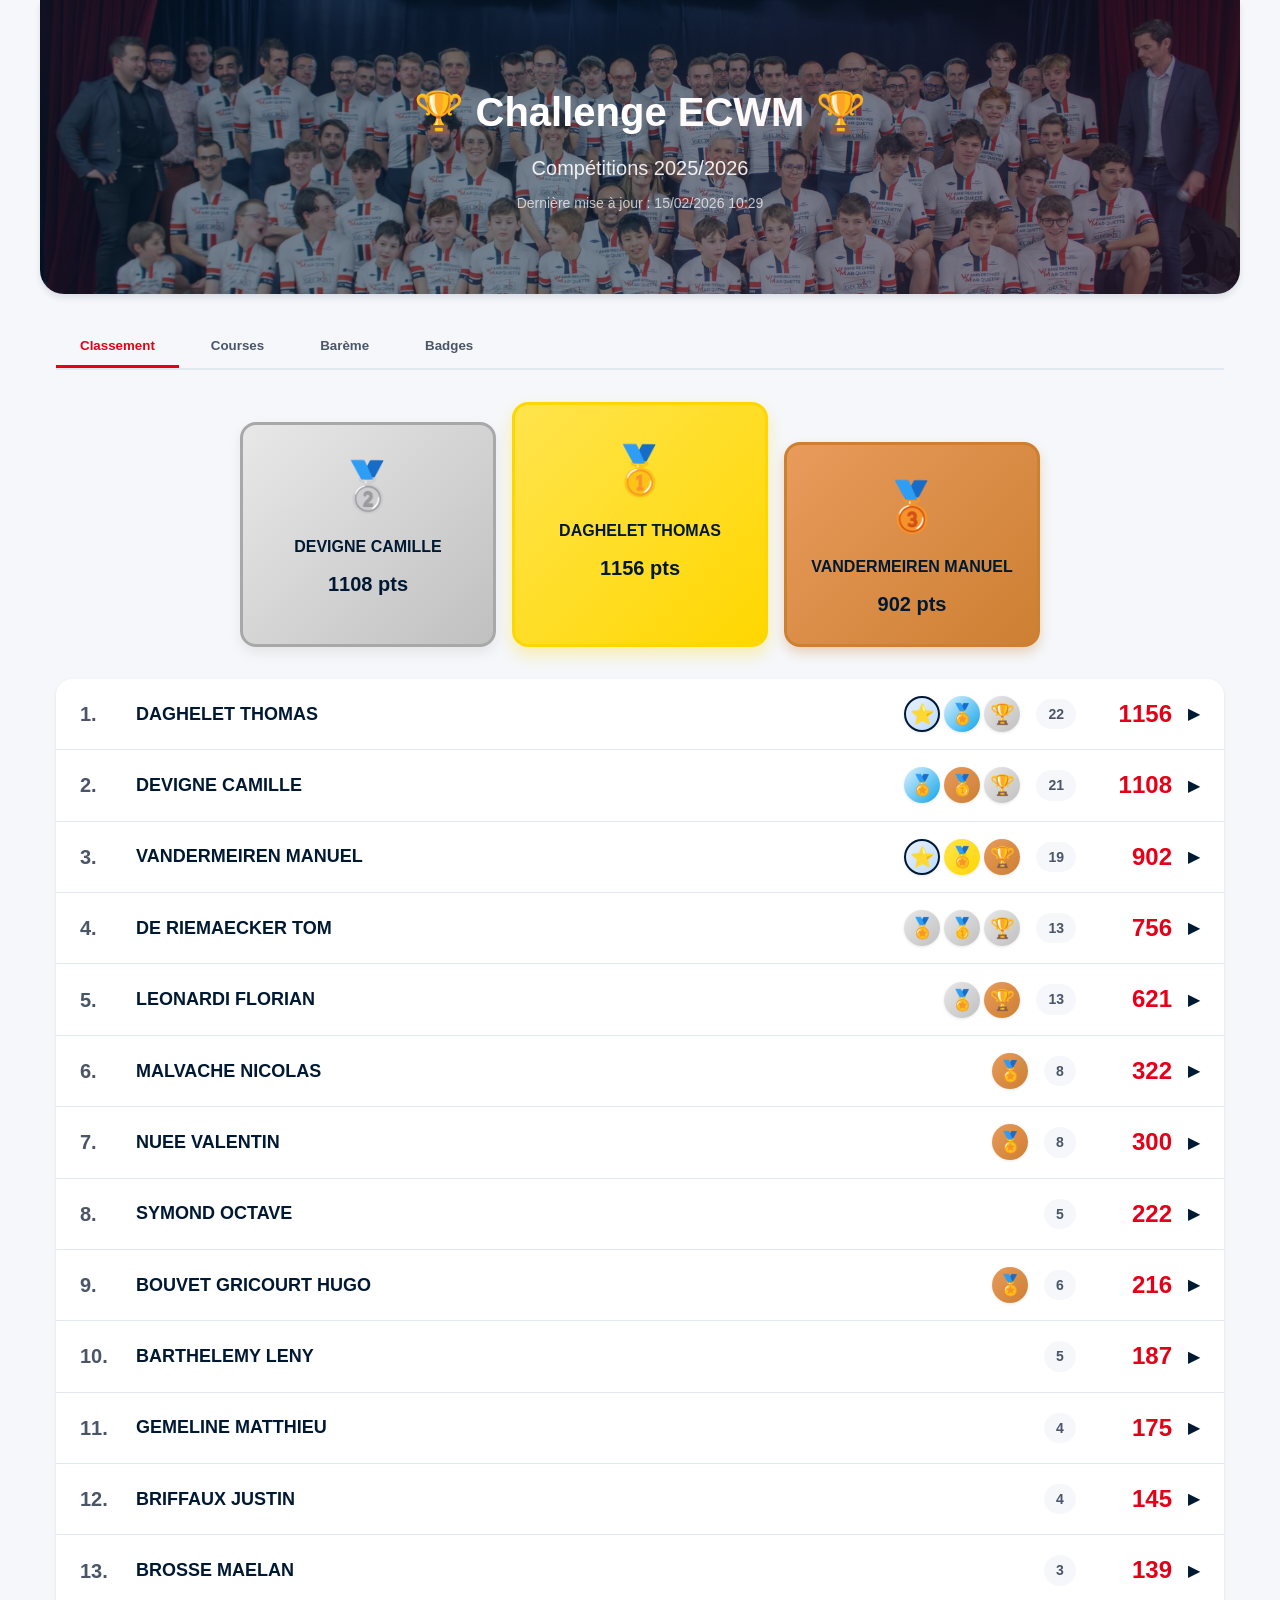
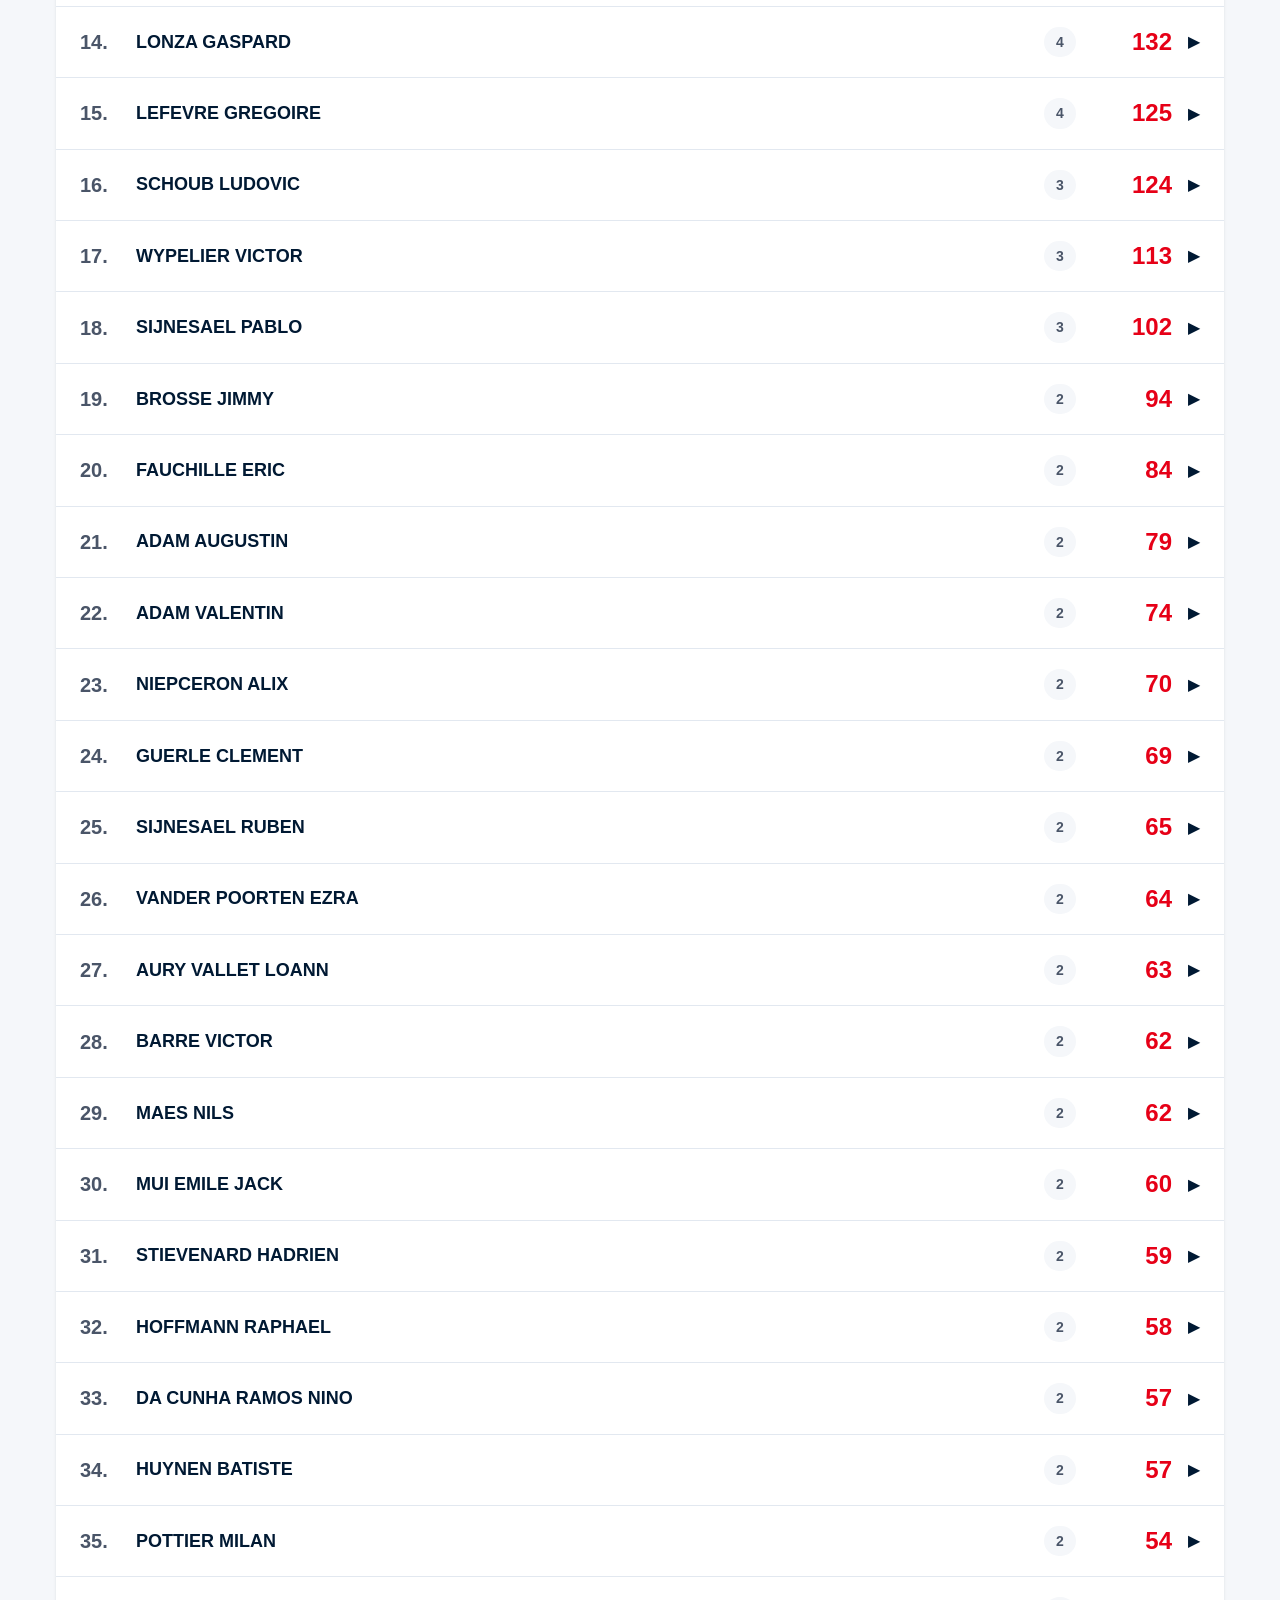
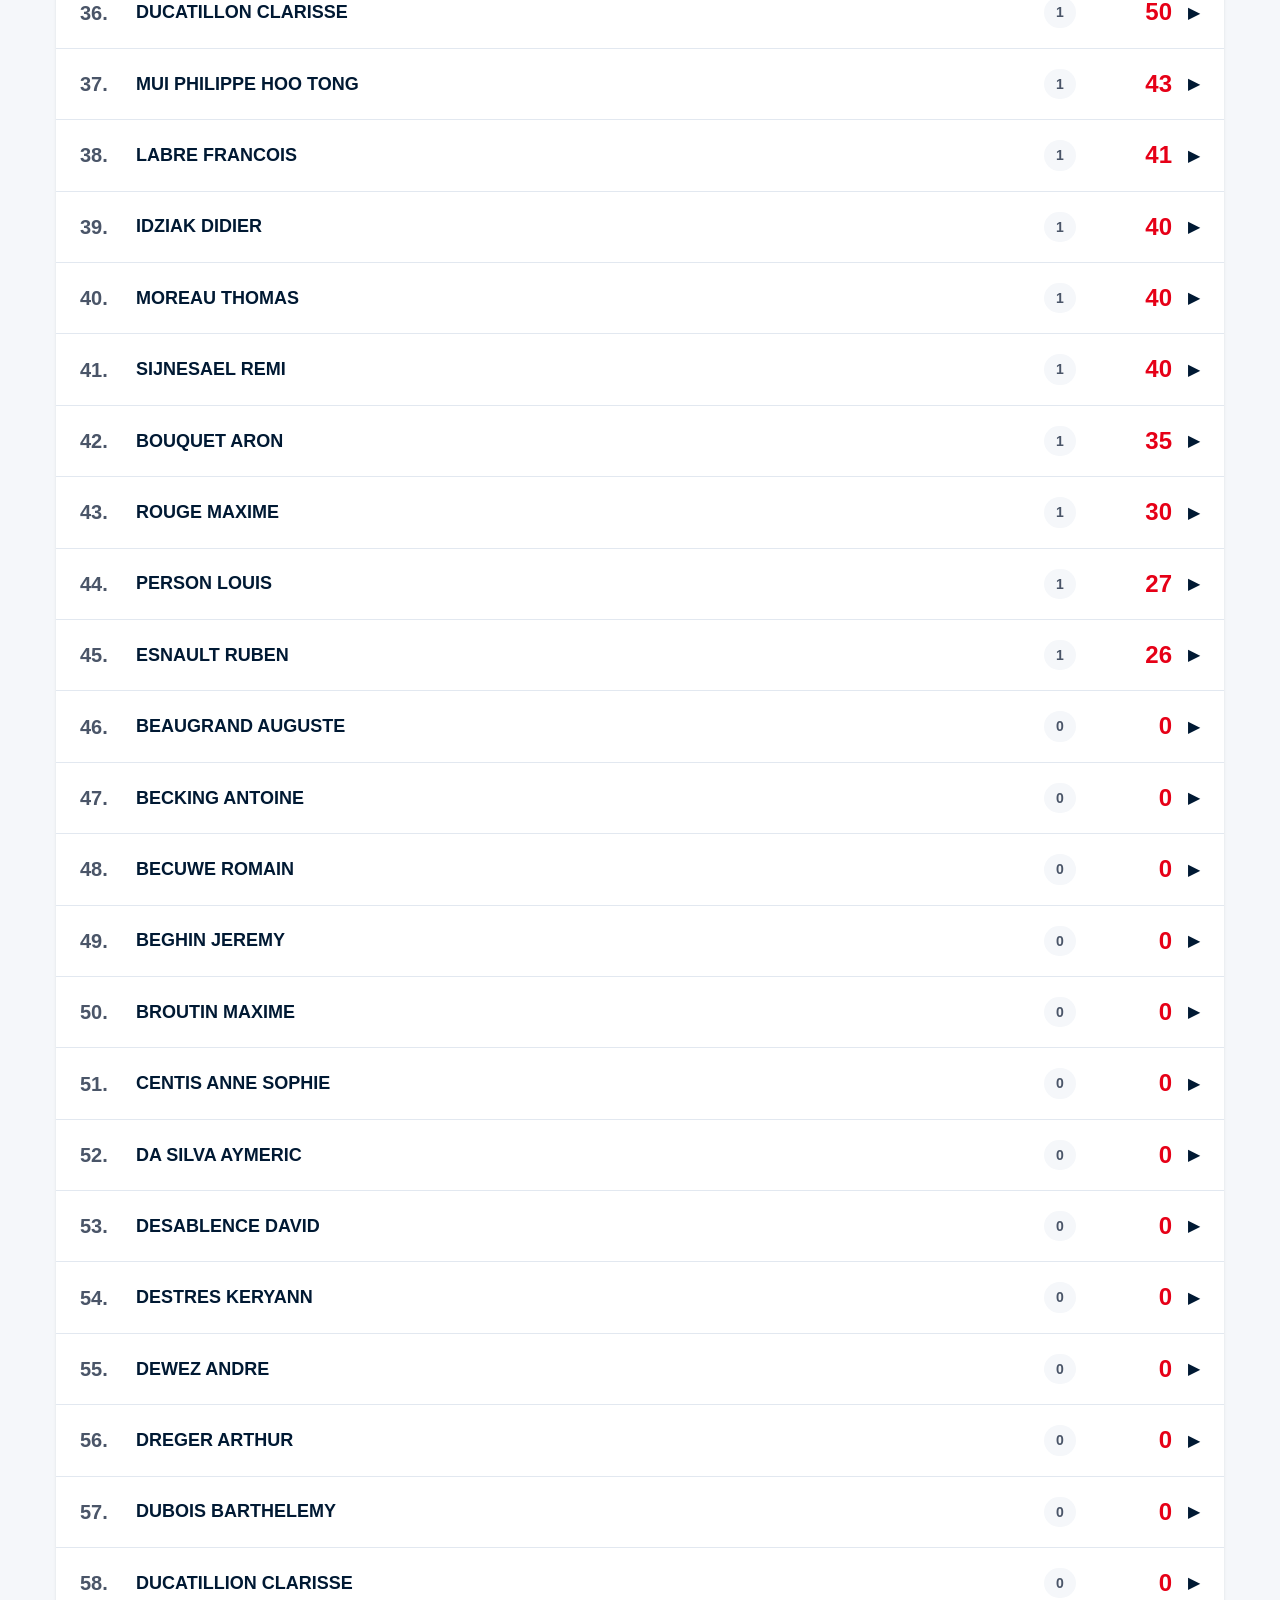
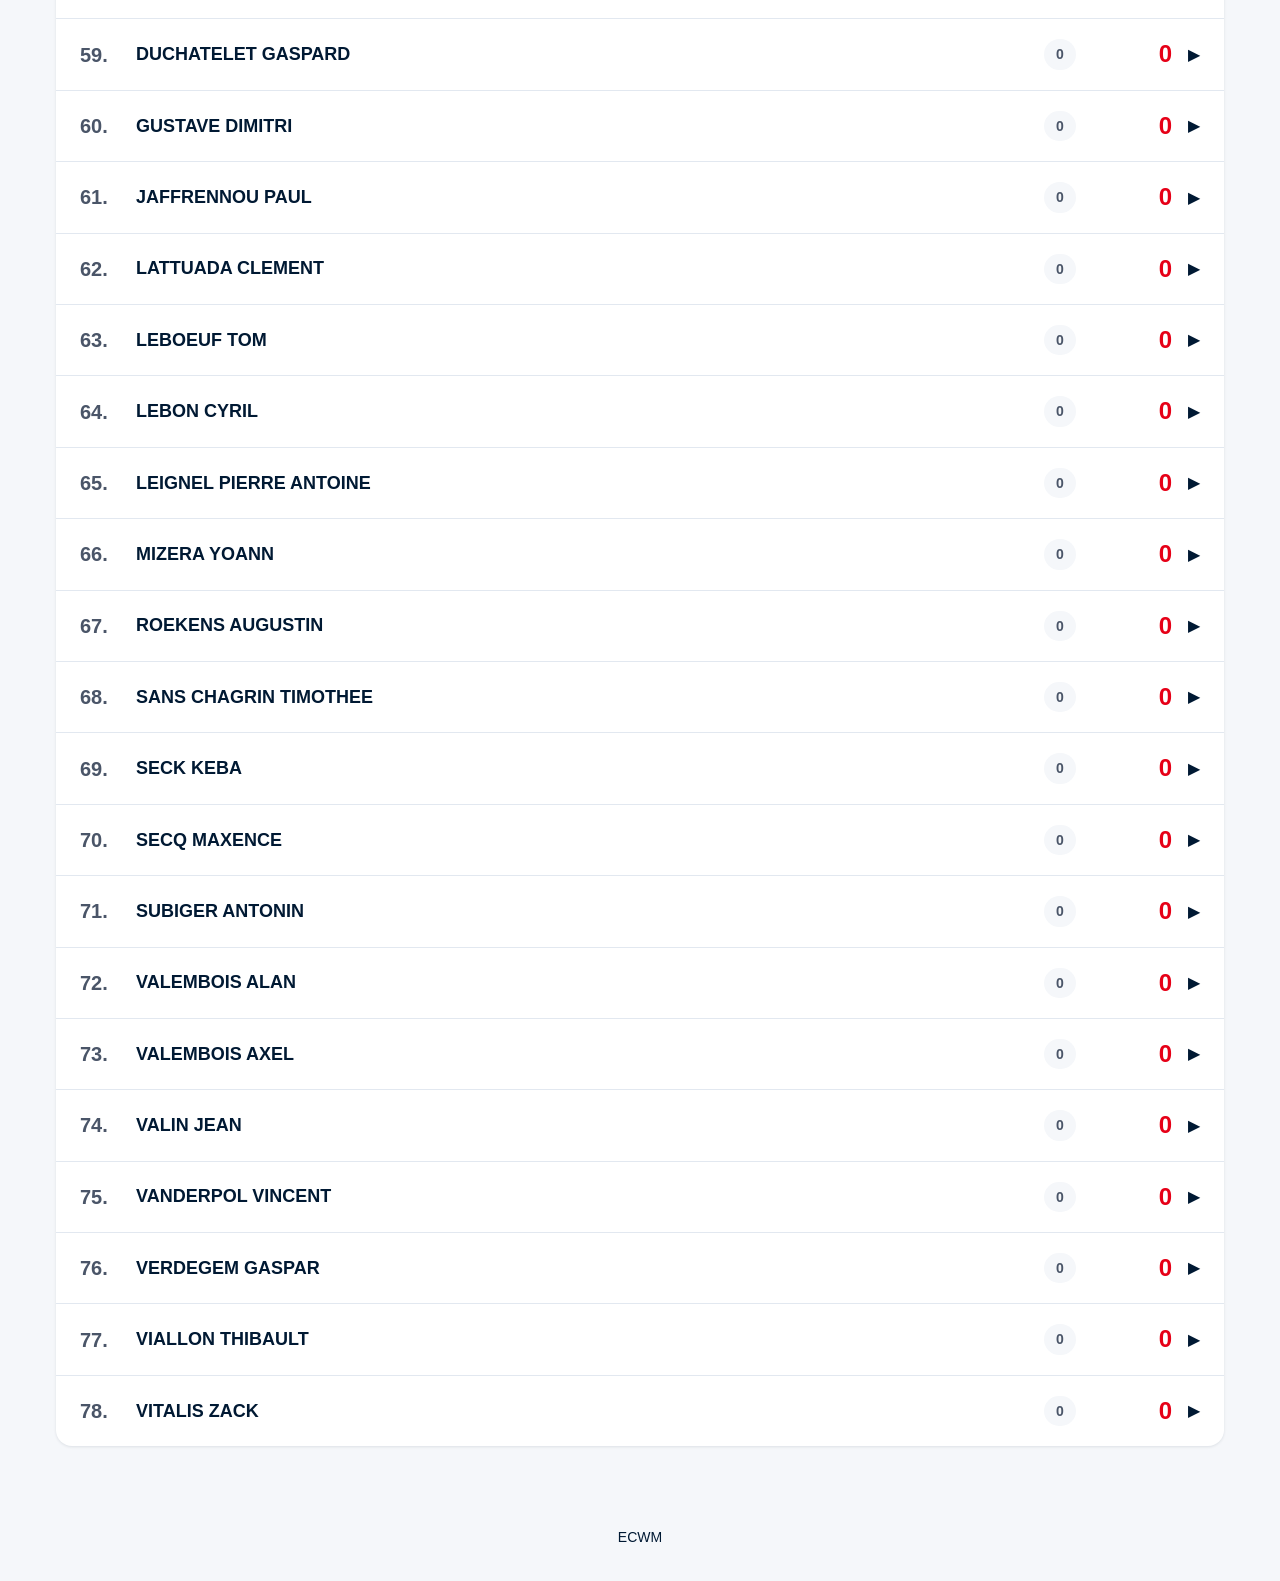
==== index.html @ ac244bd9 "deploy: tdaghelet/ecwm@53b7ae6248ec2ae54f622bfecdb9e60306f3a021" ====
<!DOCTYPE html>
<html lang="fr">
<head>
    <meta charset="UTF-8">
    <meta name="viewport" content="width=device-width, initial-scale=1.0">
    <title>Challenge ECWM Compétitions 2025/2026</title>
    <meta name="description" content="Classement du challenge compétitions ECWM saison 2025/2026">
    <link rel="stylesheet" href="assets/style.css">
</head>
<body>
    <div class="container">
        <!-- Header -->
        <header class="header">
            <div class="header-content">
                <h1>🏆 Challenge ECWM 🏆</h1>
                <p class="subtitle">Compétitions 2025/2026</p>
                <p class="last-update" id="lastUpdate">Chargement...</p>
            </div>
        </header>

        <!-- Navigation -->
        <nav class="tabs">
            <button class="tab active" data-tab="classement">Classement</button>
            <button class="tab" data-tab="courses">Courses</button>
            <button class="tab" data-tab="bareme">Barème</button>
            <button class="tab" data-tab="badges">Badges</button>
        </nav>

        <!-- Chargement -->
        <div id="loading" class="loading">
            <div class="spinner"></div>
            <p>Chargement des données...</p>
        </div>

        <!-- Erreur -->
        <div id="error" class="error" style="display: none;">
            <p>❌ Erreur lors du chargement des données</p>
        </div>

        <!-- Contenu principal -->
        <main id="content" style="display: none;">

            <!-- Tab: Classement -->
            <section id="tab-classement" class="tab-content active">
                <!-- Podium -->
                <div id="podium" class="podium"></div>

                <!-- Classement complet -->
                <div id="classement" class="classement"></div>
            </section>

            <!-- Tab: Barème -->
            <section id="tab-bareme" class="tab-content">
                <div class="bareme-section">
                    <h2>📊 Comment sont calculés les points ?</h2>

                    <div class="formula-box">
                        <h3>Formule de base</h3>
                        <div class="formula">
                            Points = Participation + Performance
                        </div>
                        <p style="margin-top: 1rem; color: var(--text-muted); font-size: 0.875rem;">
                            Toutes les courses (UFOLEP et FFC) sont valorisées de la même manière
                        </p>
                    </div>

                    <div class="bareme-grid">
                        <div class="bareme-card">
                            <h3>🎯 Points de participation</h3>
                            <p class="bareme-value" id="ptsParticipation">25 pts</p>
                            <p class="bareme-desc">Points fixes pour participer à la course</p>
                            <p class="bareme-note">⭐ Courses objectif club : ×<span id="bonusObjectif">1.5</span> sur la participation uniquement</p>
                            <p class="bareme-note">🏅 Courses échelon national : ×<span id="bonusEchelonNational">1.5</span> sur la participation uniquement</p>
                            <p class="bareme-note">🌍 Courses échelon international : ×<span id="bonusEchelonInternational">1.5</span> sur la participation uniquement</p>
                        </div>

                        <div class="bareme-card">
                            <h3>📈 Points de performance</h3>
                            <p class="bareme-value">0 - <span id="ptsPerformanceMax">25</span> pts</p>
                            <p class="bareme-desc">Basés sur votre classement relatif (percentile)</p>
                            <div class="example">
                                <strong>Exemple :</strong> 10e sur 30 coureurs<br>
                                → Percentile = 70%<br>
                                → Performance = 25 × 0.70 = 18 pts
                            </div>
                            <div id="paliersReduction" style="margin-top: 1rem;">
                                <!-- Rempli dynamiquement -->
                            </div>
                        </div>

                        <!-- Coefficients masqués (tous à 1.0 actuellement)
                        <div class="bareme-card">
                            <h3>🏁 Coefficients par type</h3>
                            <table class="coef-table" id="tableCoefficients">
                                <!- Rempli dynamiquement ->
                            </table>
                        </div>
                        -->
                    </div>

                    <div class="example-box">
                        <h3>💡 Exemple complet</h3>
                        <div class="example-calc">
                            <p><strong>Course :</strong> Halluin (CX UFOLEP, course objectif ⭐)</p>
                            <p><strong>Résultat :</strong> 10e sur 31 coureurs</p>
                            <hr>
                            <p>Percentile = (31 - 10 + 1) / 31 = <strong>71%</strong></p>
                            <p>Participation = 25 × 1.5 (objectif) = <strong>37.5 pts</strong></p>
                            <p>Performance = 25 × 0.71 = <strong>17.75 pts</strong></p>
                            <p>Total = 37.5 + 17.75 = <strong>55 pts</strong></p>
                        </div>
                    </div>
                </div>
            </section>

            <!-- Tab: Badges -->
            <section id="tab-badges" class="tab-content">
                <div class="bareme-section">
                    <h2>🏅 Système de badges</h2>
                    
                    <p style="margin-bottom: 2rem; color: var(--text-muted);">
                        Les badges récompensent vos performances et votre assiduité. Chaque badge rapporte des points bonus qui s'ajoutent à votre total !
                    </p>

                    <div class="badges-categories">
                        <!-- Badges à paliers -->
                        <div class="badge-category">
                            <h3>🏅 Badges à paliers</h3>
                            <p class="category-desc">Plus vous progressez, plus le niveau (et les points bonus) augmentent. Seul le plus haut niveau obtenu est comptabilisé.</p>
                            <div id="badgesPaliers" class="badges-list"></div>
                        </div>

                        <!-- Badges uniques -->
                        <div class="badge-category">
                            <h3>⭐ Badges uniques</h3>
                            <p class="category-desc">Badges spéciaux obtenus en remplissant des conditions particulières.</p>
                            <div id="badgesUniques" class="badges-list"></div>
                        </div>
                    </div>
                </div>
            </section>

            <!-- Tab: Courses -->
            <section id="tab-courses" class="tab-content">
                <h2>📅 Courses de la saison</h2>
                <div id="listeCourses"></div>
            </section>

        </main>
    </div>

    <footer class="footer">
        <p>
            <a href="https://www.ec-wambrechies-marquette.fr/" target="_blank">ECWM</a>
        </p>
    </footer>

    <script src="assets/app.js"></script>
</body>
</html>
---- assets/style.css ----
/* Variables - Charte ECWM */
:root {
    /* Couleurs du club */
    --primary: #001933;           /* Bleu NAUTIC (100,75,50,60) */
    --primary-light: #003366;     /* Bleu plus clair pour les dégradés */
    --primary-lighter: #004d99;   /* Bleu encore plus clair */
    --accent: #E60017;            /* Rouge 149B (0,100,90,10) */
    --accent-light: #FF1A2F;      /* Rouge plus clair pour hover */

    /* Podium */
    --gold: #FFD700;
    --gold-light: #FFE44D;
    --silver: #C0C0C0;
    --silver-dark: #A8A8A8;
    --bronze: #CD7F32;
    --bronze-light: #E89B5C;

    /* Neutres */
    --bg: #F5F7FA;
    --surface: #FFFFFF;
    --text: #001933;              /* Texte en bleu marine */
    --text-muted: #4A5568;
    --border: #E2E8F0;
    --shadow: rgba(0, 25, 51, 0.1);
    --shadow-accent: rgba(230, 0, 23, 0.15);

    /* Backgrounds info */
    --bg-info: #E6F0FF;
    --bg-warning: #FFF5F5;
}

* {
    margin: 0;
    padding: 0;
    box-sizing: border-box;
}

body {
    font-family: -apple-system, BlinkMacSystemFont, 'Segoe UI', Roboto, Oxygen, Ubuntu, Cantarell, sans-serif;
    background: var(--bg);
    color: var(--text);
    line-height: 1.6;
}

.container {
    max-width: 1200px;
    margin: 0 auto;
    padding: 0 1rem;
    min-height: 100vh;
}

/* Header */
.header {
    background: linear-gradient(rgba(0, 25, 51, 0.55), rgba(0, 25, 51, 0.55)),
                url('banner.png') top/cover no-repeat;
    color: white;
    padding: 5rem 2rem;
    border-radius: 0 0 1.5rem 1.5rem;
    margin: 0 -1rem 2rem;
    text-align: center;
    box-shadow: 0 4px 6px var(--shadow);
    position: relative;
    overflow: hidden;
}

.header::before {
    content: '';
    position: absolute;
    top: 0;
    right: 0;
    width: 50%;
    height: 100%;
    background: linear-gradient(135deg, transparent 0%, var(--accent) 100%);
    opacity: 0.1;
    pointer-events: none;
}

.header h1 {
    font-size: 2.5rem;
    font-weight: 800;
    margin-bottom: 0.5rem;
}

.subtitle {
    font-size: 1.25rem;
    opacity: 0.9;
}

.last-update {
    font-size: 0.875rem;
    opacity: 0.7;
    margin-top: 0.5rem;
}

/* Tabs */
.tabs {
    display: flex;
    gap: 0.5rem;
    margin-bottom: 2rem;
    border-bottom: 2px solid var(--border);
    overflow-x: auto;
}

.tab {
    padding: 0.75rem 1.5rem;
    background: none;
    border: none;
    color: var(--text-muted);
    font-weight: 600;
    cursor: pointer;
    transition: all 0.2s;
    border-bottom: 3px solid transparent;
    white-space: nowrap;
}

.tab:hover {
    color: var(--primary);
}

.tab.active {
    color: var(--accent);
    border-bottom-color: var(--accent);
}

.tab-content {
    display: none;
}

.tab-content.active {
    display: block;
    animation: fadeIn 0.3s;
}

@keyframes fadeIn {
    from { opacity: 0; transform: translateY(10px); }
    to { opacity: 1; transform: translateY(0); }
}

/* Loading */
.loading {
    text-align: center;
    padding: 4rem 2rem;
}

.spinner {
    border: 4px solid var(--border);
    border-top: 4px solid var(--accent);
    border-radius: 50%;
    width: 50px;
    height: 50px;
    animation: spin 1s linear infinite;
    margin: 0 auto 1rem;
}

@keyframes spin {
    0% { transform: rotate(0deg); }
    100% { transform: rotate(360deg); }
}

/* Stats Bar */
.stats-bar {
    display: flex;
    gap: 1rem;
    justify-content: center;
    margin-bottom: 2rem;
}

.stat {
    background: var(--surface);
    padding: 1rem 2rem;
    border-radius: 0.75rem;
    text-align: center;
    box-shadow: 0 1px 3px var(--shadow);
}

.stat-value {
    display: block;
    font-size: 2rem;
    font-weight: 700;
    color: var(--accent);
}

.stat-label {
    display: block;
    font-size: 0.875rem;
    color: var(--text-muted);
    text-transform: uppercase;
    letter-spacing: 0.05em;
}

/* Podium */
.podium {
    display: grid;
    grid-template-columns: repeat(3, 1fr);
    gap: 1rem;
    margin-bottom: 2rem;
    max-width: 800px;
    margin-left: auto;
    margin-right: auto;
    padding-top: 40px;
}

.podium-item {
    background: var(--surface);
    padding: 1.5rem 1rem;
    border-radius: 1rem;
    box-shadow: 0 4px 6px var(--shadow);
    text-align: center;
    transition: all 0.2s;
}

.podium-item:hover {
    transform: translateY(-4px);
}

.podium-item.rank-1 {
    background: linear-gradient(135deg, var(--gold-light) 0%, var(--gold) 100%);
    border: 3px solid var(--gold);
    box-shadow: 0 8px 16px rgba(255, 215, 0, 0.3);
    margin-top: -40px;
    padding: 1.75rem 1rem;
}

.podium-item.rank-2 {
    background: linear-gradient(135deg, #E8E8E8 0%, var(--silver) 100%);
    border: 3px solid var(--silver-dark);
    box-shadow: 0 6px 12px rgba(192, 192, 192, 0.3);
    margin-top: -20px;
}

.podium-item.rank-3 {
    background: linear-gradient(135deg, var(--bronze-light) 0%, var(--bronze) 100%);
    border: 3px solid var(--bronze);
    box-shadow: 0 6px 12px rgba(205, 127, 50, 0.3);
    margin-top: 0;
}

.podium-item.rank-1:hover {
    margin-top: -44px;
}

.podium-item.rank-2:hover {
    margin-top: -24px;
}

.podium-item.rank-3:hover {
    margin-top: -4px;
}

.podium-medal {
    font-size: 3rem;
    margin-bottom: 0.5rem;
    display: block;
}

.podium-name {
    font-size: 1rem;
    font-weight: 700;
    color: var(--text);
    margin-bottom: 0.5rem;
}

.podium-points {
    font-size: 1.25rem;
    font-weight: 800;
    color: var(--primary);
}

/* Classement */
.classement {
    background: var(--surface);
    border-radius: 1rem;
    box-shadow: 0 1px 3px var(--shadow);
    overflow: hidden;
}

.coureur-item {
    border-bottom: 1px solid var(--border);
    transition: background 0.2s;
}

.coureur-item:last-child {
    border-bottom: none;
}

.coureur-header {
    display: flex;
    align-items: center;
    gap: 1rem;
    padding: 1rem 1.5rem;
    cursor: pointer;
    user-select: none;
}

.coureur-header:hover {
    background: var(--bg);
}

.coureur-rank {
    font-weight: 700;
    font-size: 1.25rem;
    color: var(--text-muted);
    min-width: 2.5rem;
}

.coureur-name {
    flex: 1;
    font-weight: 600;
    font-size: 1.125rem;
}

.coureur-courses-badge {
    background: var(--bg);
    padding: 0.25rem 0.75rem;
    border-radius: 1rem;
    font-size: 0.875rem;
    font-weight: 600;
    color: var(--text-muted);
    min-width: 2rem;
    text-align: center;
}

.coureur-points {
    font-size: 1.5rem;
    font-weight: 800;
    color: var(--accent);
    min-width: 5rem;
    text-align: right;
}
    color: var(--accent);
    min-width: 5rem;
    text-align: right;
}

.expand-icon {
    color: var(--text-muted);
    transition: transform 0.2s;
}

.coureur-item.expanded .expand-icon {
    transform: rotate(90deg);
}

.coureur-details {
    padding: 1rem 1.5rem 1.5rem 5rem;
    background: var(--bg);
    display: none;
}

.coureur-item.expanded .coureur-details {
    display: block;
}

.courses-table {
    width: 100%;
    border-collapse: collapse;
    margin-top: 0.5rem;
}

.courses-table th {
    text-align: left;
    padding: 0.5rem;
    font-size: 0.75rem;
    text-transform: uppercase;
    color: var(--text-muted);
    border-bottom: 2px solid var(--border);
}

.courses-table td {
    padding: 0.5rem;
    border-bottom: 1px solid var(--border);
}

.course-objectif {
    color: var(--accent);
    font-weight: 700;
}

/* Barème */
.bareme-section h2 {
    margin-bottom: 2rem;
    text-align: center;
    color: var(--primary);
}

.formula-box {
    background: var(--surface);
    padding: 2rem;
    border-radius: 1rem;
    box-shadow: 0 1px 3px var(--shadow);
    margin-bottom: 2rem;
    text-align: center;
}

.formula {
    font-size: 1.5rem;
    font-weight: 700;
    color: var(--primary);
    padding: 1rem;
    background: var(--bg);
    border-radius: 0.5rem;
    margin-top: 1rem;
}

.bareme-grid {
    display: grid;
    grid-template-columns: repeat(auto-fit, minmax(280px, 1fr));
    gap: 1.5rem;
    margin-bottom: 2rem;
}

.bareme-card {
    background: var(--surface);
    padding: 1.5rem;
    border-radius: 1rem;
    box-shadow: 0 1px 3px var(--shadow);
}

.bareme-card h3 {
    margin-bottom: 1rem;
    color: var(--primary);
}

.bareme-value {
    font-size: 2rem;
    font-weight: 800;
    color: var(--accent);
    margin-bottom: 0.5rem;
}

.bareme-desc {
    color: var(--text-muted);
    font-size: 0.875rem;
    margin-bottom: 1rem;
}

.bareme-note {
    background: var(--bg-warning);
    padding: 0.75rem;
    border-radius: 0.5rem;
    font-size: 0.875rem;
    border-left: 3px solid var(--accent);
    color: var(--text);
}

.coef-table, .bonus-table {
    width: 100%;
    border-collapse: collapse;
    margin-top: 0.5rem;
}

.coef-table td, .bonus-table td {
    padding: 0.5rem;
    border-bottom: 1px solid var(--border);
}

.coef-table td:last-child, .bonus-table td:last-child {
    text-align: right;
    font-weight: 700;
    color: var(--accent);
}

.example-box {
    background: var(--bg-info);
    padding: 2rem;
    border-radius: 1rem;
    border-left: 4px solid var(--primary);
}

.example-box h3 {
    margin-bottom: 1rem;
    color: var(--primary);
}

.example-calc {
    background: var(--surface);
    padding: 1.5rem;
    border-radius: 0.5rem;
}

.example-calc p {
    margin-bottom: 0.5rem;
}

.example-calc hr {
    margin: 1rem 0;
    border: none;
    border-top: 1px solid var(--border);
}

.example {
    background: var(--bg);
    padding: 1rem;
    border-radius: 0.5rem;
    font-size: 0.875rem;
    margin-top: 0.5rem;
}

/* Courses filters */
.courses-filters {
    display: flex;
    flex-wrap: wrap;
    gap: 0.75rem;
    margin-bottom: 1rem;
    align-items: center;
}

.filter-group {
    display: flex;
    flex-wrap: wrap;
    gap: 0.5rem;
    align-items: center;
}

.filter-group + .filter-group {
    padding-left: 0.75rem;
    border-left: 2px solid var(--border);
}

.filter-chip {
    display: inline-flex;
    align-items: center;
    gap: 0.35rem;
    padding: 0.3rem 0.75rem;
    border-radius: 1rem;
    font-size: 0.8rem;
    font-weight: 600;
    cursor: pointer;
    border: 2px solid var(--border);
    background: var(--surface);
    color: var(--text-muted);
    user-select: none;
    transition: all 0.15s;
}

.filter-chip.active {
    background: var(--primary);
    border-color: var(--primary);
    color: white;
}

.filter-chip.active-accent {
    background: var(--accent);
    border-color: var(--accent);
    color: white;
}

.courses-table th.sortable {
    cursor: pointer;
    user-select: none;
}

.courses-table th.sortable:hover { color: var(--primary); }

/* Courses */
.courses-table {
    width: 100%;
    border-collapse: collapse;
}

.courses-table th {
    text-align: left;
    padding: 0.5rem 0.75rem;
    font-size: 0.75rem;
    font-weight: 600;
    text-transform: uppercase;
    letter-spacing: 0.05em;
    color: var(--text-muted);
    border-bottom: 2px solid var(--border);
}

.courses-table td {
    padding: 0.625rem 0.75rem;
    border-bottom: 1px solid var(--border);
    vertical-align: middle;
    font-size: 0.9rem;
}

.courses-table tbody tr:hover {
    background: var(--bg);
}

.discipline-badge {
    display: inline-block;
    padding: 0.15rem 0.5rem;
    border-radius: 1rem;
    font-size: 0.7rem;
    font-weight: 700;
    text-transform: uppercase;
    background: var(--primary);
    color: white;
}

/* Footer */
.footer {
    text-align: center;
    padding: 2rem 1rem;
    color: var(--text-muted);
    font-size: 0.875rem;
    margin-top: 3rem;
}

.footer a {
    color: var(--primary);
    text-decoration: none;
    transition: color 0.2s;
}

.footer a:hover {
    color: var(--accent);
    text-decoration: underline;
}

.heart {
    color: var(--accent);
}

/* Badges */
.badges-container {
    display: flex;
    flex-wrap: wrap;
    gap: 0.5rem;
    margin-top: 0.75rem;
    margin-bottom: 0.5rem;
}

/* Badges compacts (dans le header replié) */
.badges-compact {
    display: flex;
    gap: 0.25rem;
    align-items: center;
}

.badge-emoji {
    font-size: 1.125rem;
}

.badge-emoji-large {
    font-size: 2rem;
}

.badges-compact .badge-emoji {
    font-size: 1.25rem;
    padding: 0.375rem;
    border-radius: 50%;
    box-shadow: 0 1px 3px var(--shadow);
    cursor: help;
    transition: transform 0.2s;
    display: flex;
    align-items: center;
    justify-content: center;
    width: 2.25rem;
    height: 2.25rem;
}

.badges-compact .badge-emoji:hover {
    transform: scale(1.15);
}

/* Badges détaillés (dans le contenu déplié) */
.badges-detailed {
    display: flex;
    flex-direction: column;
    gap: 0.75rem;
    margin-top: 0.75rem;
}

.badge-item {
    display: flex;
    align-items: flex-start;
    gap: 0.75rem;
    padding: 0.75rem;
    background: var(--surface);
    border-radius: 0.75rem;
    box-shadow: 0 1px 3px var(--shadow);
}

.badge-info-detailed {
    flex: 1;
}

.badge-name-line {
    display: flex;
    align-items: center;
    gap: 0.5rem;
    margin-bottom: 0.25rem;
}

.badge-level {
    font-size: 0.75rem;
    padding: 0.125rem 0.5rem;
    border-radius: 0.5rem;
    font-weight: 600;
}

.badge-desc {
    font-size: 0.875rem;
    color: var(--text-muted);
    margin-bottom: 0.5rem;
}

.badge-bonus {
    font-size: 0.75rem;
    font-weight: 700;
    padding: 0.125rem 0.375rem;
    background: #FFF3CD;
    color: #856404;
    border-radius: 0.375rem;
}

/* Barre de progression */
.badge-progress {
    margin-top: 0.5rem;
}

/* Ancienne version (pour compatibilité) */
.progress-bar {
    height: 8px;
    background: var(--bg);
    border-radius: 4px;
    overflow: hidden;
    margin-bottom: 0.25rem;
}

.progress-fill {
    height: 100%;
    background: linear-gradient(90deg, var(--primary-light), var(--primary));
    transition: width 0.3s ease;
    border-radius: 4px;
}

.progress-text {
    font-size: 0.75rem;
    color: var(--text-muted);
    font-style: italic;
}

/* Nouvelle version améliorée */
.progress-bar-container {
    display: flex;
    align-items: center;
    gap: 0.5rem;
}

.progress-bar-enhanced {
    flex: 1;
    height: 20px;
    background: var(--bg);
    border-radius: 4px;
    overflow: hidden;
    display: flex;
    position: relative;
    border: 1px solid var(--border);
}

.progress-fill-enhanced {
    height: 100%;
    background: linear-gradient(90deg, var(--primary-light), var(--primary));
    transition: width 0.3s ease;
    display: flex;
    align-items: center;
    justify-content: center;
    position: relative;
    min-width: 24px;
}

.progress-empty-enhanced {
    flex: 1;
    display: flex;
    align-items: center;
    justify-content: center;
    background: var(--bg);
}

.progress-current-value {
    font-size: 0.7rem;
    font-weight: 600;
    color: white;
    text-shadow: 0 1px 2px rgba(0, 0, 0, 0.3);
    z-index: 1;
}

.progress-remaining-value {
    font-size: 0.7rem;
    font-weight: 600;
    color: var(--text-muted);
}

.progress-target-label {
    font-size: 0.75rem;
    font-weight: 600;
    color: var(--primary);
    white-space: nowrap;
    min-width: 100px;
    text-align: left;
}

/* Description inline avec le nom du badge */
.badge-desc-inline {
    font-weight: normal;
    color: var(--text-muted);
    font-size: 0.875rem;
}

.badge {
    display: inline-flex;
    align-items: center;
    gap: 0.375rem;
    padding: 0.375rem 0.75rem;
    border-radius: 1rem;
    font-size: 0.875rem;
    font-weight: 600;
    box-shadow: 0 1px 3px var(--shadow);
    transition: transform 0.2s, box-shadow 0.2s;
    cursor: help;
}

.badge:hover {
    transform: translateY(-2px);
    box-shadow: 0 4px 8px var(--shadow);
}

.badge-niveau {
    font-size: 0.75rem;
    opacity: 0.9;
    margin-left: 0.125rem;
}

/* Couleurs par niveau */
.badge.niveau-bronze {
    background: linear-gradient(135deg, var(--bronze-light) 0%, var(--bronze) 100%);
    color: white;
}

.badge.niveau-argent {
    background: linear-gradient(135deg, #E8E8E8 0%, var(--silver) 100%);
    color: var(--text);
}

.badge.niveau-or {
    background: linear-gradient(135deg, var(--gold-light) 0%, var(--gold) 100%);
    color: var(--text);
}

.badge.niveau-platine {
    background: linear-gradient(135deg, #E0F2FE 0%, #0EA5E9 100%);
    color: white;
}

.badge.niveau-diamant {
    background: linear-gradient(135deg, #FAE8FF 0%, #C026D3 100%);
    color: white;
}

.badge.niveau-unique {
    background: linear-gradient(135deg, var(--bg-info) 0%, #BFDBFE 100%);
    color: var(--primary);
    border: 2px solid var(--primary);
}

/* Couleurs pour badges compacts */
.badges-compact .badge-emoji.niveau-bronze {
    background: linear-gradient(135deg, var(--bronze-light) 0%, var(--bronze) 100%);
}

.badges-compact .badge-emoji.niveau-argent {
    background: linear-gradient(135deg, #E8E8E8 0%, var(--silver) 100%);
}

.badges-compact .badge-emoji.niveau-or {
    background: linear-gradient(135deg, var(--gold-light) 0%, var(--gold) 100%);
}

.badges-compact .badge-emoji.niveau-platine {
    background: linear-gradient(135deg, #E0F2FE 0%, #0EA5E9 100%);
}

.badges-compact .badge-emoji.niveau-diamant {
    background: linear-gradient(135deg, #FAE8FF 0%, #C026D3 100%);
}

.badges-compact .badge-emoji.niveau-unique {
    background: linear-gradient(135deg, var(--bg-info) 0%, #BFDBFE 100%);
    border: 2px solid var(--primary);
}

/* Couleurs pour badge-emoji-large et badge-level */
.badge-emoji-large.niveau-bronze {
    background: linear-gradient(135deg, var(--bronze-light) 0%, var(--bronze) 100%);
    padding: 0.5rem;
    border-radius: 0.75rem;
}

.badge-emoji-large.niveau-argent {
    background: linear-gradient(135deg, #E8E8E8 0%, var(--silver) 100%);
    padding: 0.5rem;
    border-radius: 0.75rem;
}

.badge-emoji-large.niveau-or {
    background: linear-gradient(135deg, var(--gold-light) 0%, var(--gold) 100%);
    padding: 0.5rem;
    border-radius: 0.75rem;
}

.badge-emoji-large.niveau-platine {
    background: linear-gradient(135deg, #E0F2FE 0%, #0EA5E9 100%);
    padding: 0.5rem;
    border-radius: 0.75rem;
}

.badge-emoji-large.niveau-diamant {
    background: linear-gradient(135deg, #FAE8FF 0%, #C026D3 100%);
    padding: 0.5rem;
    border-radius: 0.75rem;
}

.badge-emoji-large.niveau-unique {
    background: linear-gradient(135deg, var(--bg-info) 0%, #BFDBFE 100%);
    padding: 0.5rem;
    border-radius: 0.75rem;
    border: 2px solid var(--primary);
}

.badge-level.niveau-bronze { background: var(--bronze); color: white; }
.badge-level.niveau-argent { background: var(--silver); color: var(--text); }
.badge-level.niveau-or { background: var(--gold); color: var(--text); }
.badge-level.niveau-platine { background: #0EA5E9; color: white; }
.badge-level.niveau-diamant { background: #C026D3; color: white; }

/* Tooltip pour les badges */
.badge[title] {
    position: relative;
}

/* Responsive */
@media (max-width: 768px) {
    .header {
        padding: 2.5rem 1.5rem;
    }

    .header h1 {
        font-size: 1.5rem;
    }

    .podium {
        display: none;
    }

    .coureur-header {
        flex-wrap: wrap;
        padding: 0.75rem 1rem;
        gap: 0.5rem;
    }

    .coureur-header .badges-compact {
        display: none;
    }

    .coureur-rank {
        font-size: 1rem;
        min-width: 2rem;
    }

    .coureur-name {
        font-size: 1rem;
    }

    .coureur-points {
        font-size: 1.125rem;
        min-width: auto;
    }

    .coureur-stats {
        flex-basis: 100%;
        justify-content: space-between;
        margin-top: 0.5rem;
    }

    .coureur-details {
        padding-left: 1rem;
        padding-right: 1rem;
    }

    .courses-table {
        font-size: 0.8rem;
        table-layout: fixed;
        width: 100%;
    }

    .courses-table td {
        word-break: break-word;
        white-space: normal;
    }

    .badge-item {
        flex-direction: column;
        align-items: flex-start;
    }

    .badge-emoji-large {
        display: none;
    }

    .badge-info-detailed {
        width: 100%;
        min-width: 0;
    }

    .progress-bar-container {
        max-width: 100%;
    }

    .progress-bar-enhanced {
        min-width: 0;
    }

    .bareme-grid {
        grid-template-columns: 1fr;
    }

    .badges-container {
        gap: 0.375rem;
    }

    .badge {
        font-size: 0.75rem;
        padding: 0.25rem 0.5rem;
    }

    .badge-emoji {
        font-size: 1rem;
    }
}

/* ============================================
   Badges Tab - Section explicative
   ============================================ */
.badges-categories {
    display: flex;
    flex-direction: column;
    gap: 2rem;
}

.badge-category {
    background: var(--surface);
    border-radius: 12px;
    padding: 1.5rem;
    box-shadow: 0 2px 8px var(--shadow);
}

.badge-category h3 {
    color: var(--primary);
    margin-bottom: 0.5rem;
    font-size: 1.25rem;
}

.category-desc {
    color: var(--text-muted);
    margin-bottom: 1.5rem;
    font-size: 0.9rem;
}

.badges-list {
    display: flex;
    flex-direction: column;
    gap: 1rem;
}

.badge-explanation {
    background: var(--bg);
    border-radius: 8px;
    padding: 1rem;
    border-left: 4px solid var(--primary-light);
}

.badge-header {
    display: flex;
    align-items: center;
    gap: 0.75rem;
    margin-bottom: 0.5rem;
}

.badge-icon {
    font-size: 2rem;
}

.badge-info h4 {
    color: var(--primary);
    font-size: 1.1rem;
    margin-bottom: 0.25rem;
}

.badge-levels {
    display: flex;
    gap: 0.5rem;
    flex-wrap: wrap;
    margin-bottom: 0.5rem;
}

.badge-level {
    display: inline-flex;
    align-items: center;
    gap: 0.25rem;
    padding: 0.25rem 0.5rem;
    background: var(--surface);
    border-radius: 4px;
    font-size: 0.85rem;
    font-weight: 600;
}

.badge-level.bronze { color: #CD7F32; }
.badge-level.argent { color: #A8A8A8; }
.badge-level.or { color: #FFD700; }
.badge-level.platine { color: #A0B2C6; }
.badge-level.diamant { color: #B9F2FF; }

.badge-description {
    color: var(--text-muted);
    font-size: 0.9rem;
    margin-bottom: 0.75rem;
}

.badge-details {
    display: flex;
    gap: 1.5rem;
    flex-wrap: wrap;
    padding-top: 0.5rem;
    border-top: 1px solid var(--border);
}

.badge-detail {
    display: flex;
    flex-direction: column;
    gap: 0.25rem;
}

.badge-detail-label {
    font-size: 0.75rem;
    color: var(--text-muted);
    text-transform: uppercase;
    font-weight: 600;
}

.badge-detail-value {
    font-size: 1rem;
    color: var(--primary);
    font-weight: 700;
}

.badge-detail-value.bonus {
    color: var(--accent);
}
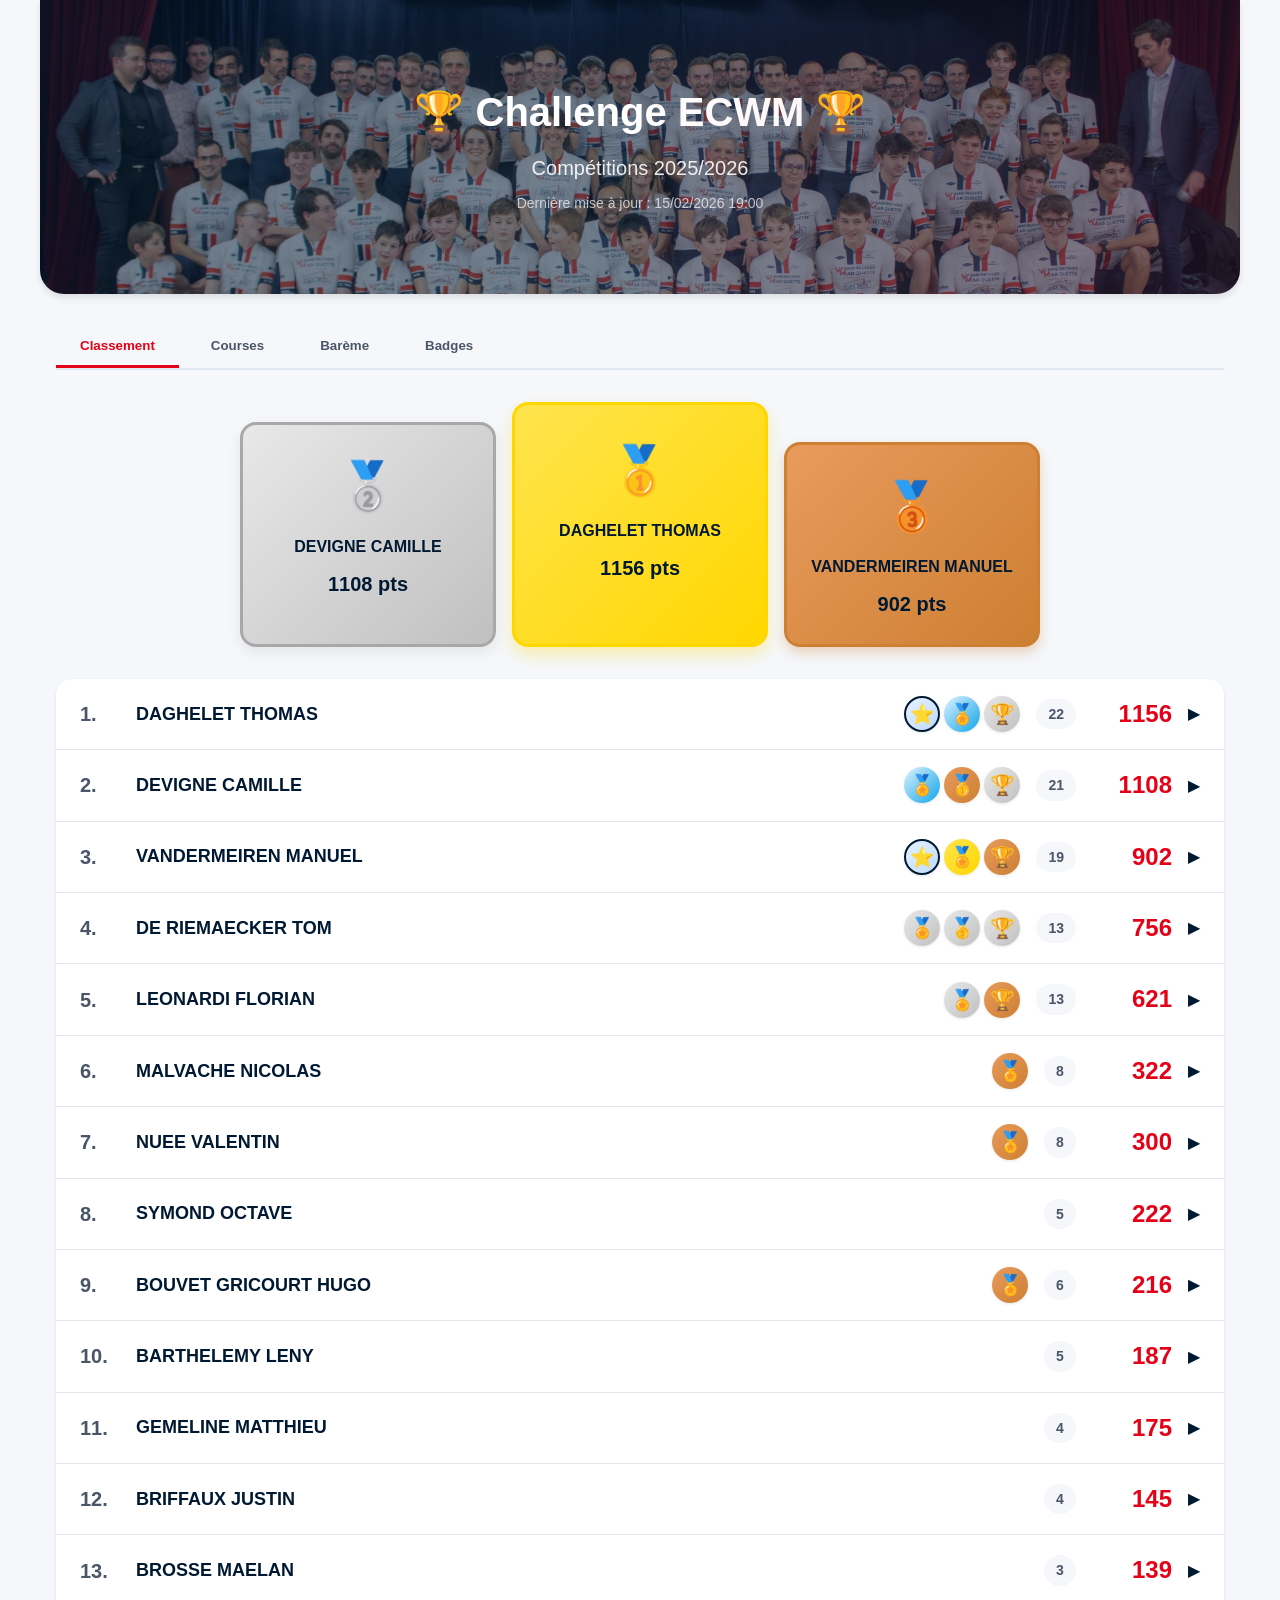
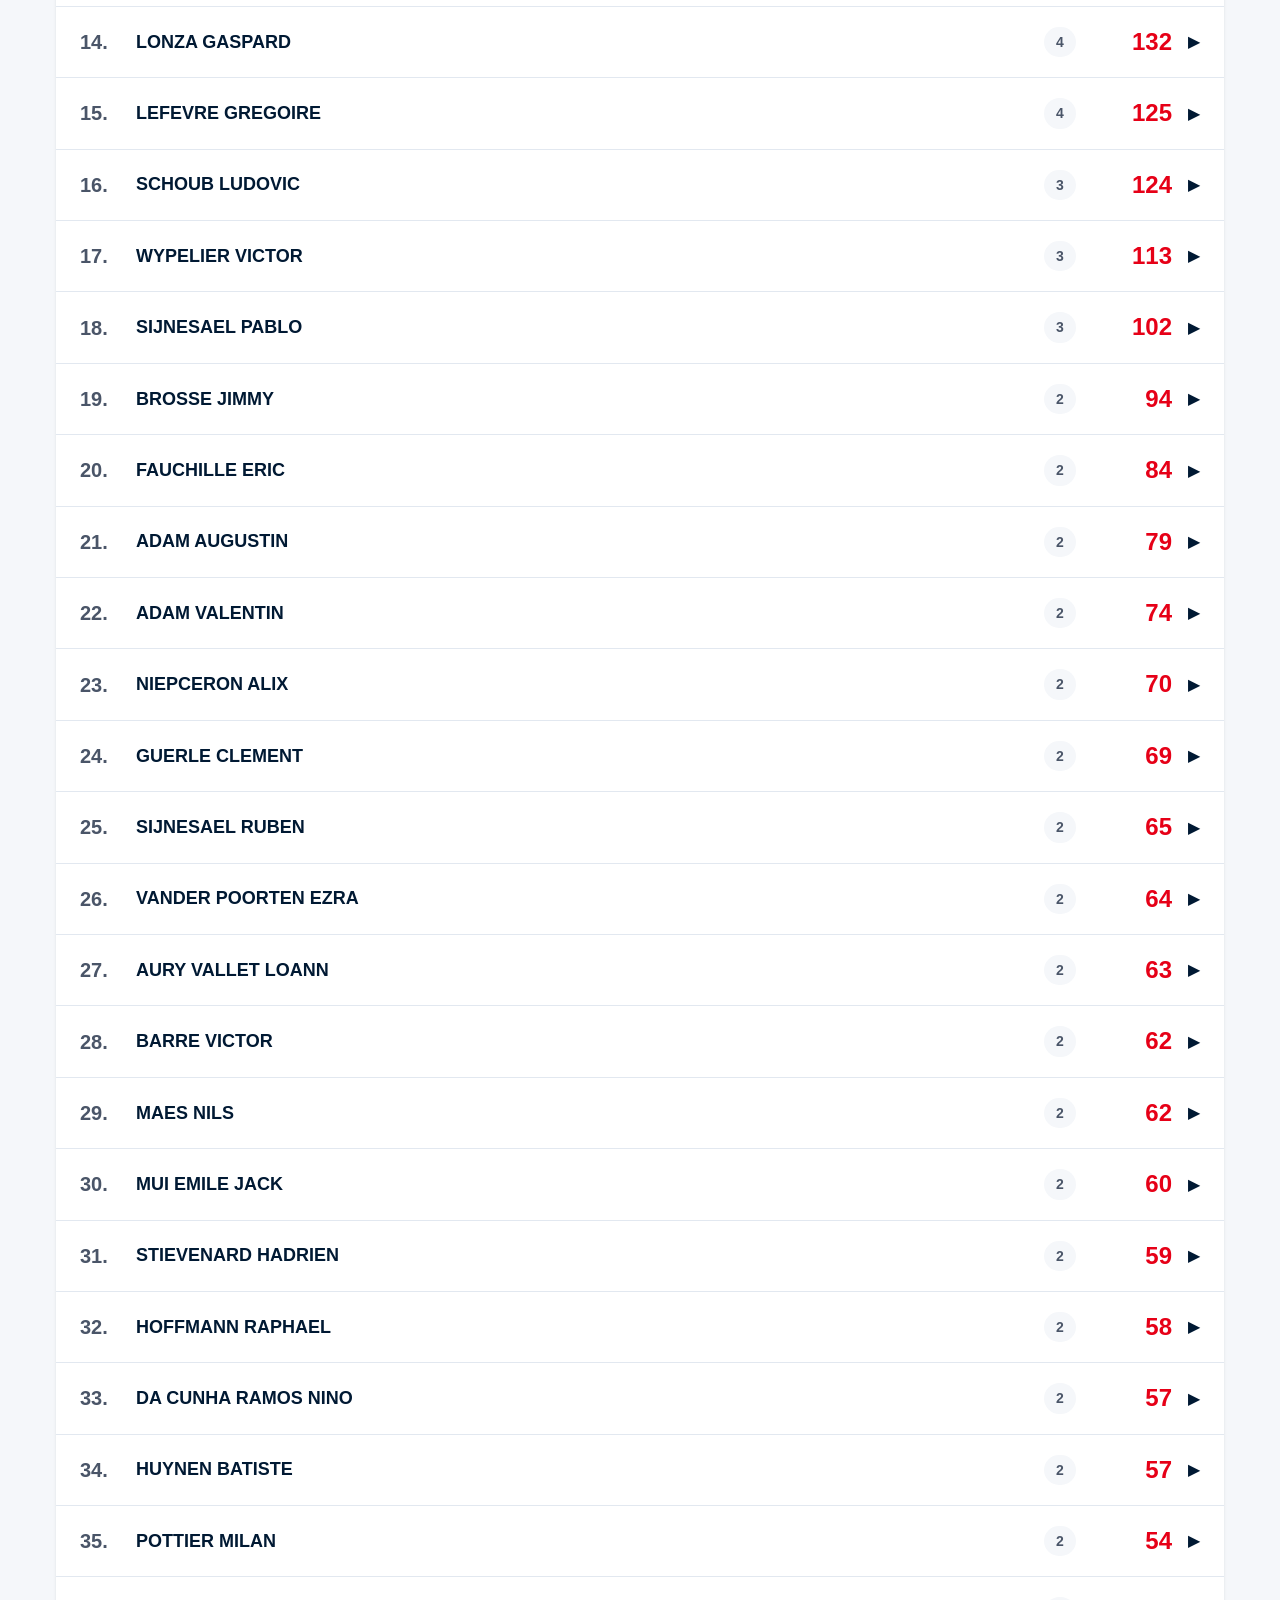
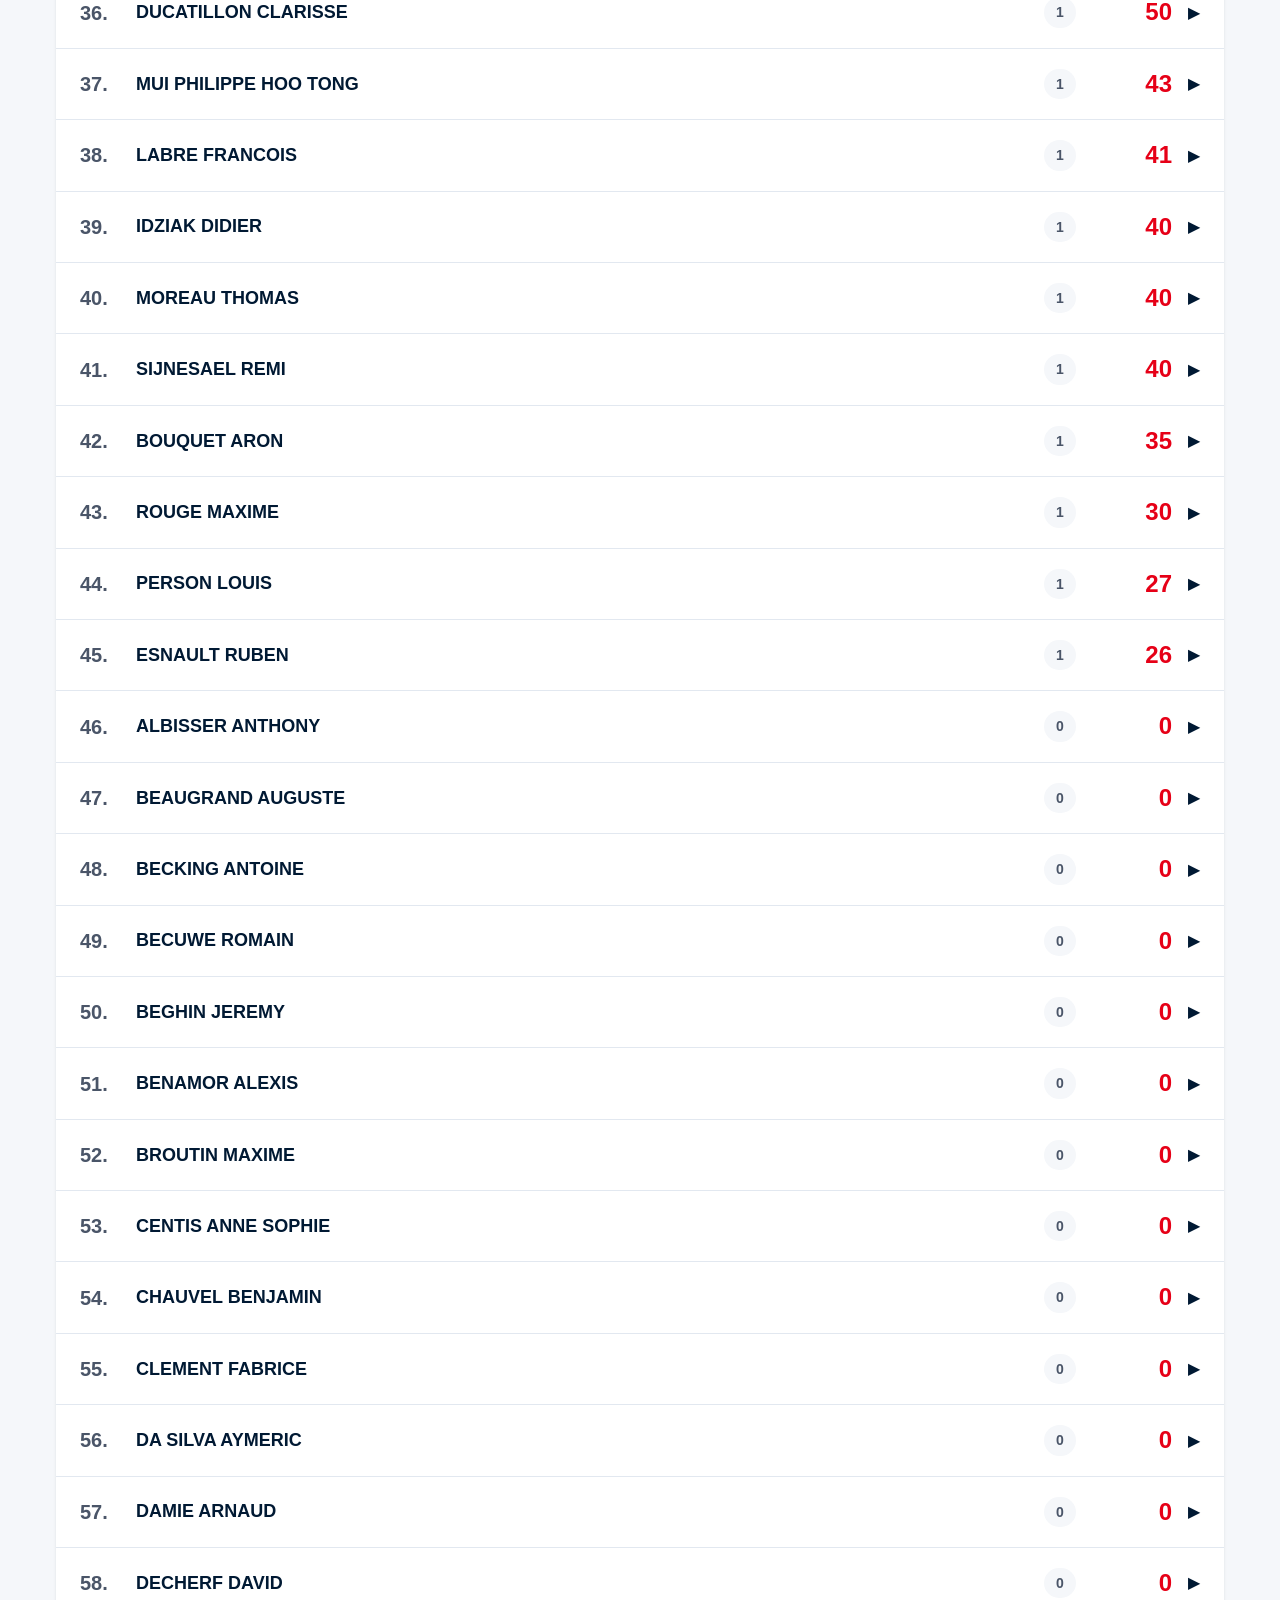
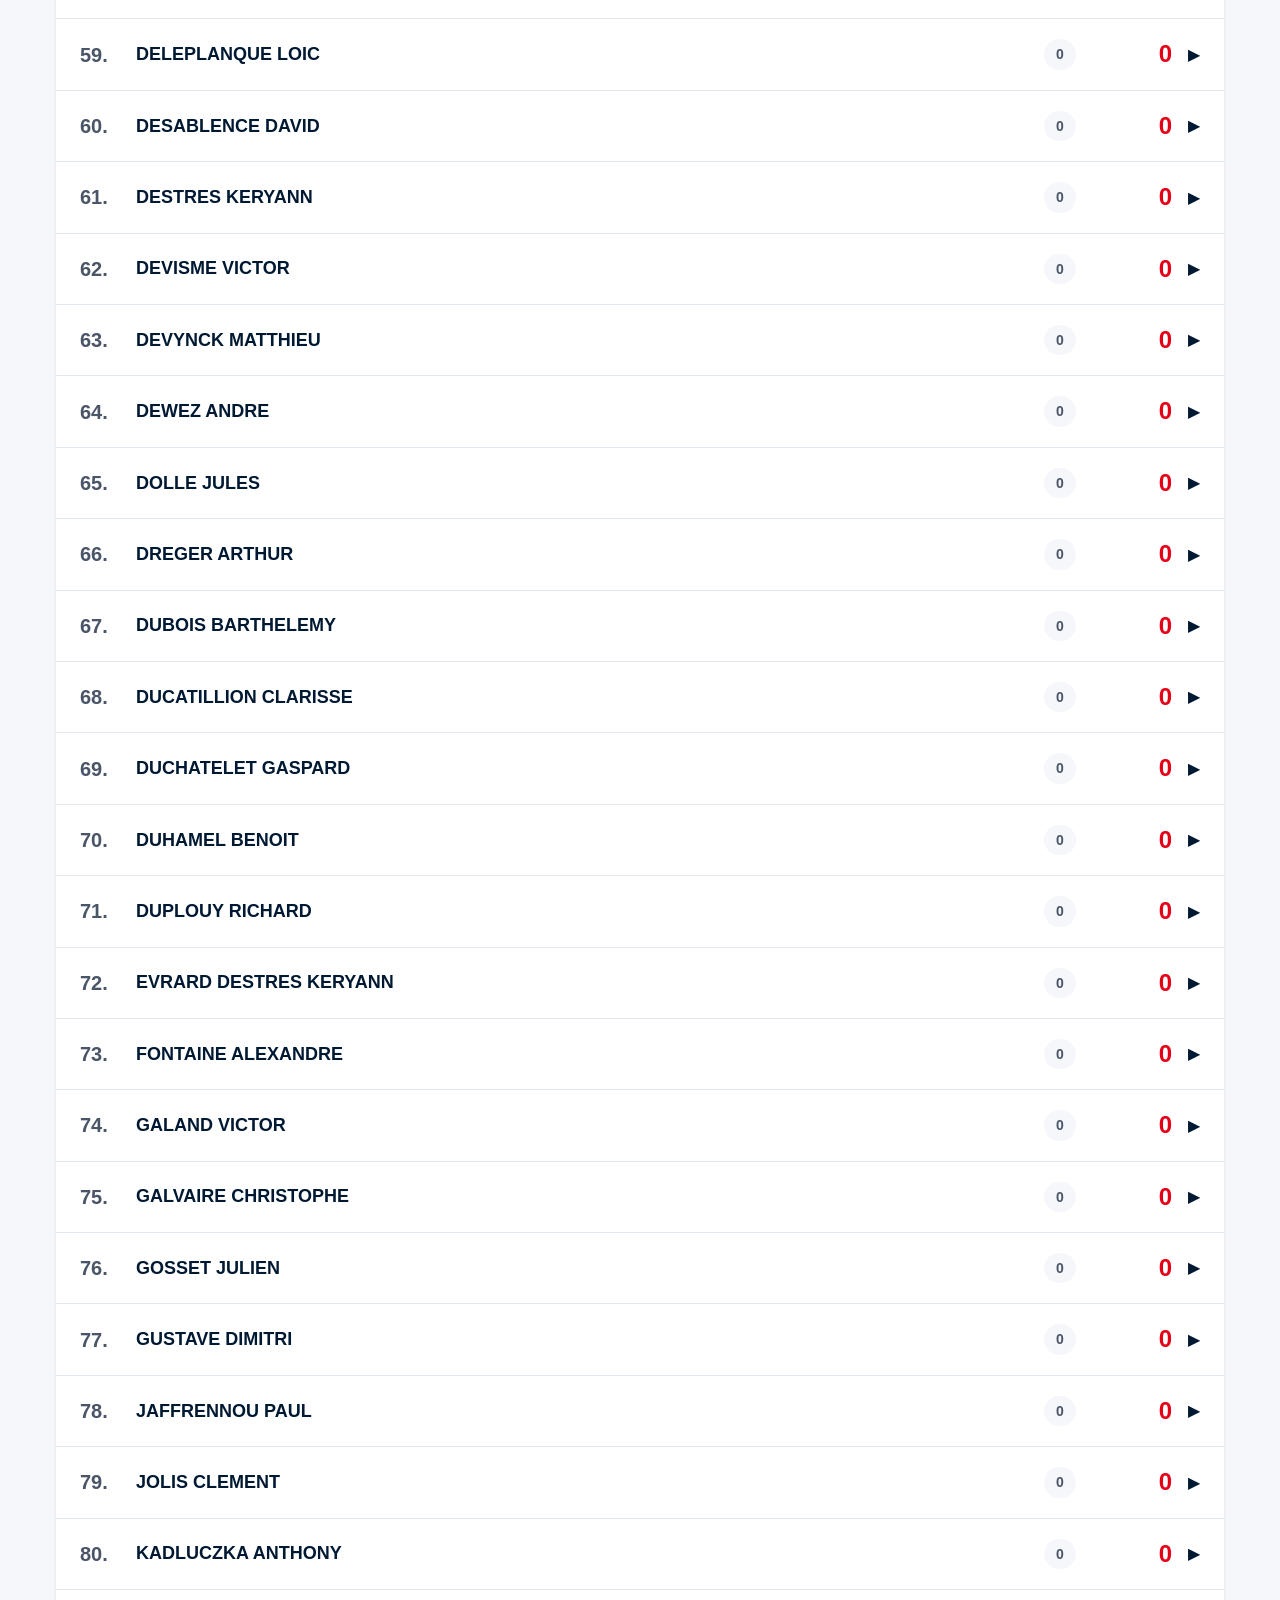
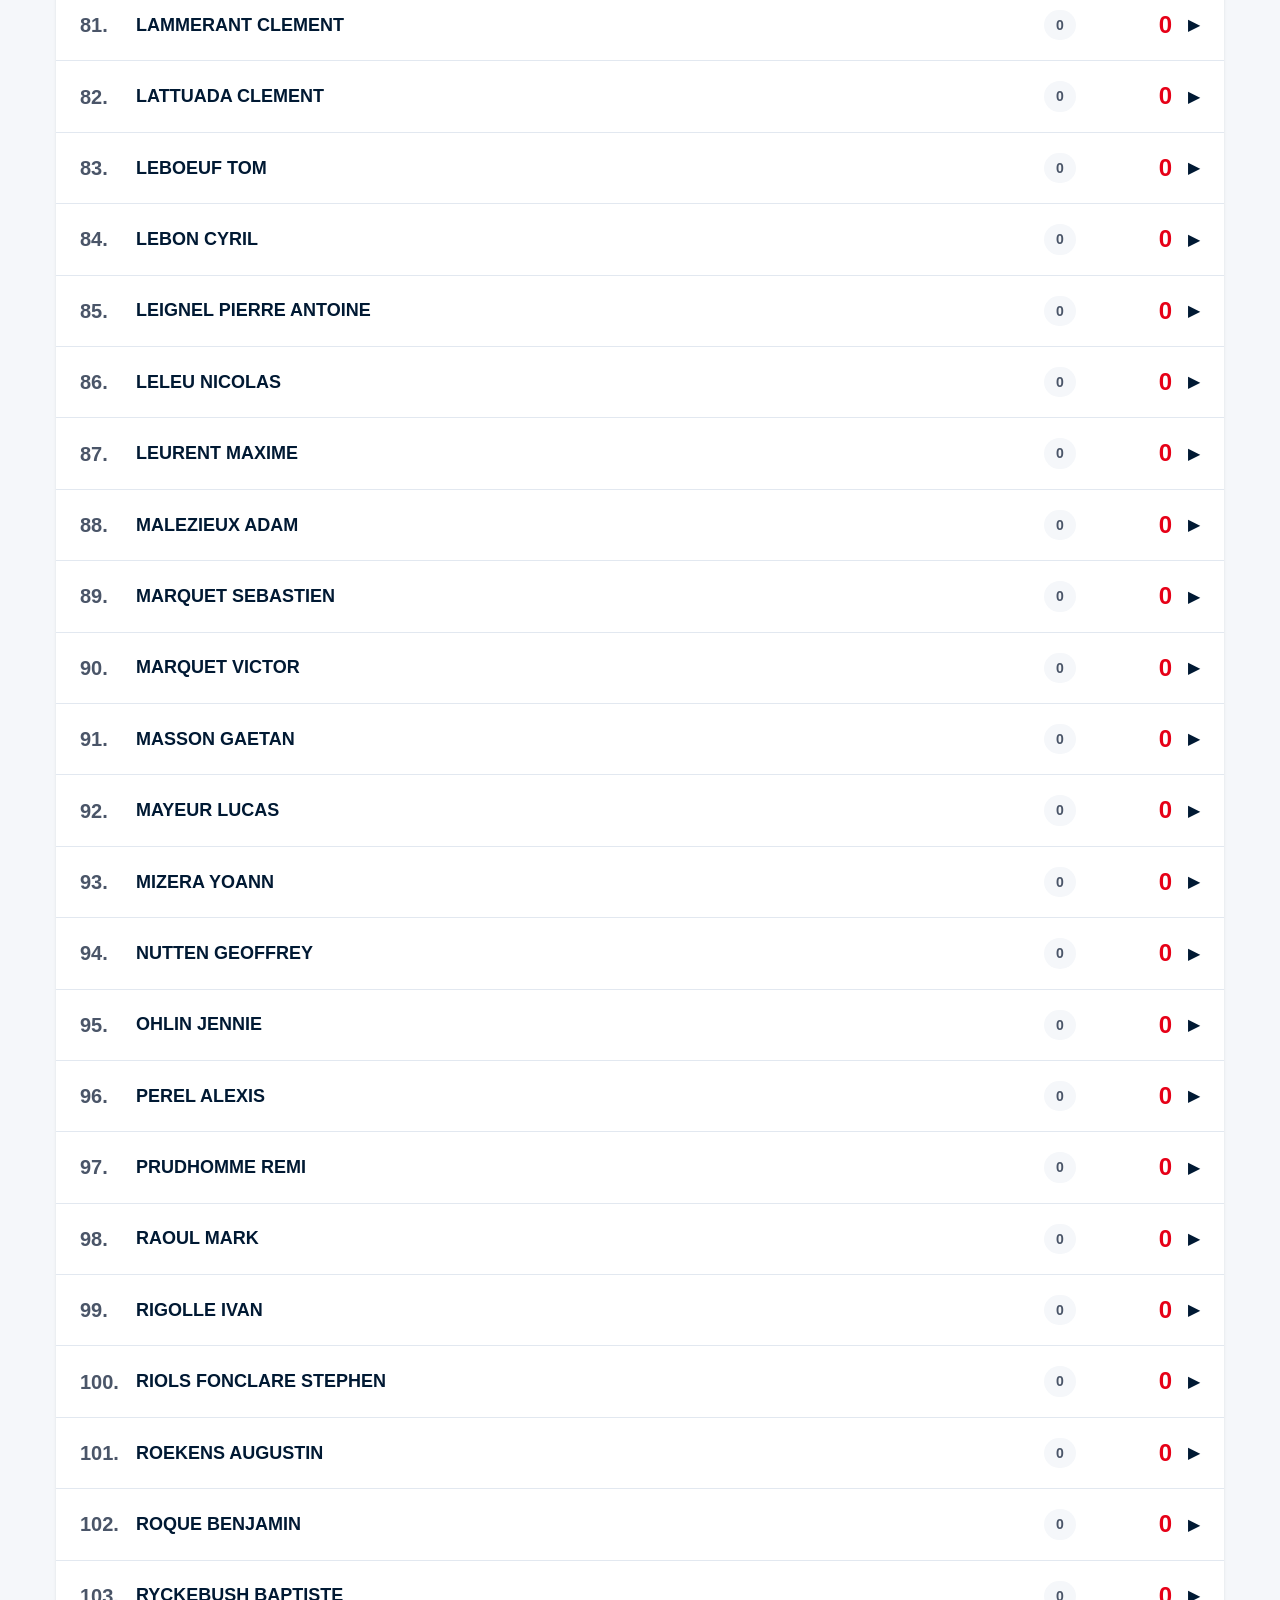
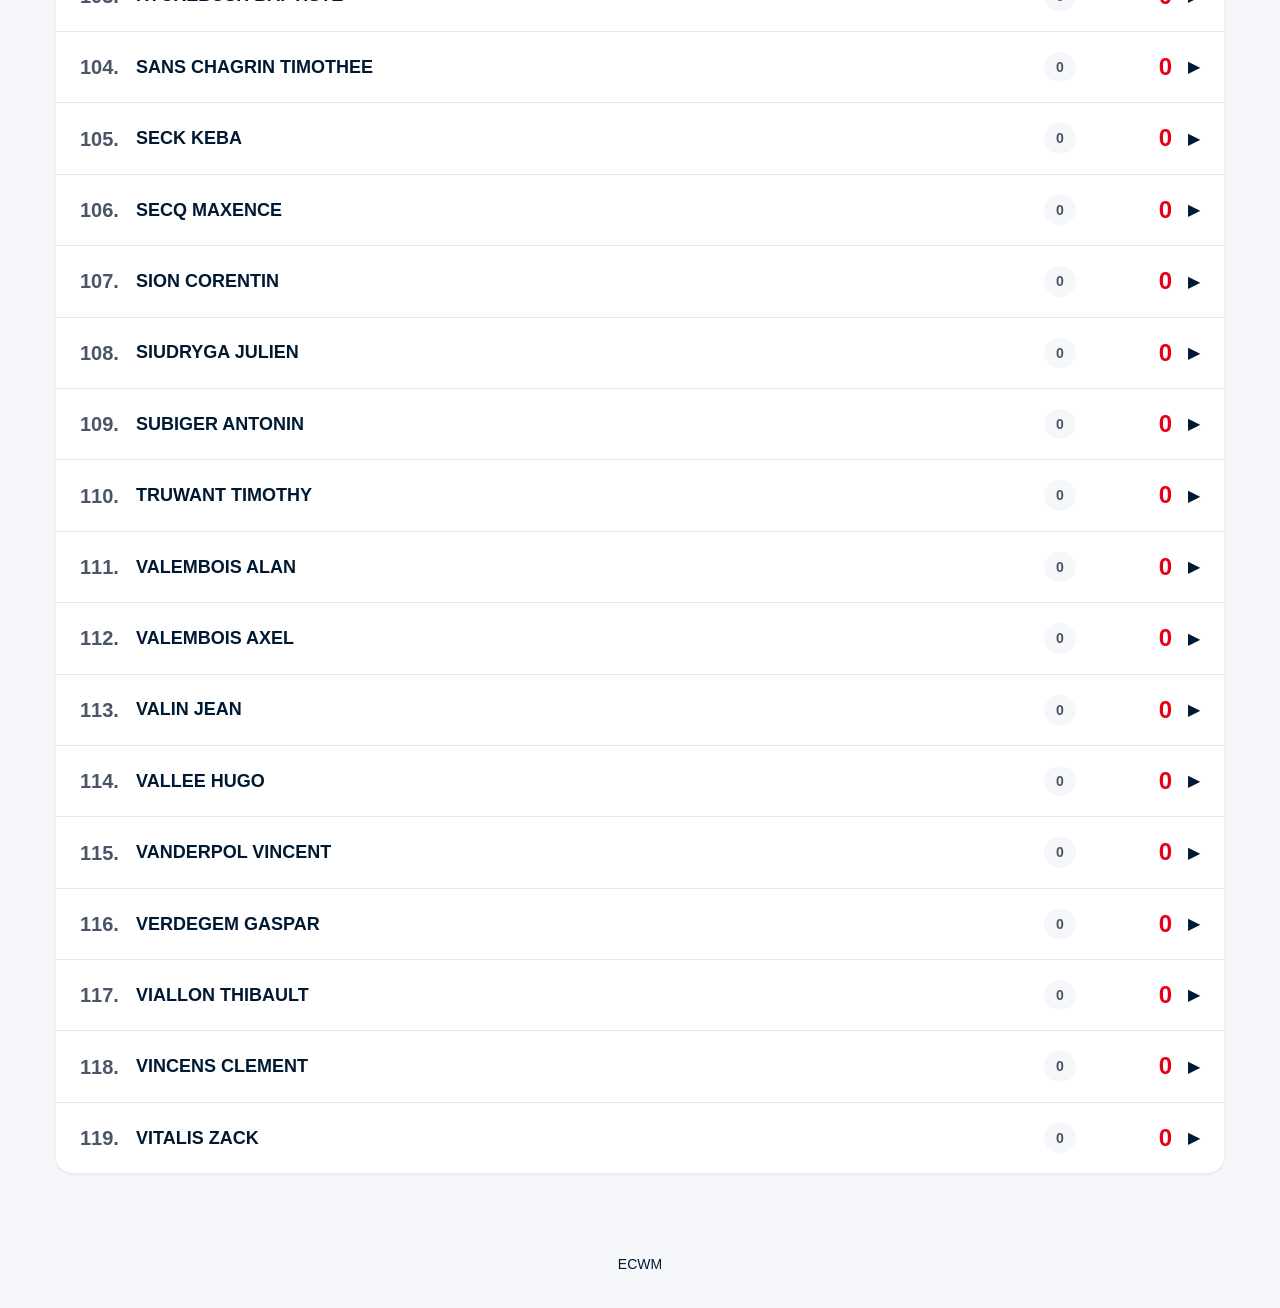
==== commit c74cf3d1: "deploy: tdaghelet/ecwm@7a892c7d89f20744f9c936bcdb7a29cd314cb053" ====
--- a/index.html
+++ b/index.html
@@ -70,7 +70,7 @@
                             <p class="bareme-value" id="ptsParticipation">25 pts</p>
                             <p class="bareme-desc">Points fixes pour participer à la course</p>
                             <p class="bareme-note">⭐ Courses objectif club : ×<span id="bonusObjectif">1.5</span> sur la participation uniquement</p>
-                            <p class="bareme-note">🏅 Courses échelon national : ×<span id="bonusEchelonNational">1.5</span> sur la participation uniquement</p>
+                            <p class="bareme-note">🇫🇷 Courses échelon national : ×<span id="bonusEchelonNational">1.5</span> sur la participation uniquement</p>
                             <p class="bareme-note">🌍 Courses échelon international : ×<span id="bonusEchelonInternational">1.5</span> sur la participation uniquement</p>
                         </div>
 
--- a/assets/style.css
+++ b/assets/style.css
@@ -46,7 +46,6 @@
     max-width: 1200px;
     margin: 0 auto;
     padding: 0 1rem;
-    min-height: 100vh;
 }
 
 /* Header */
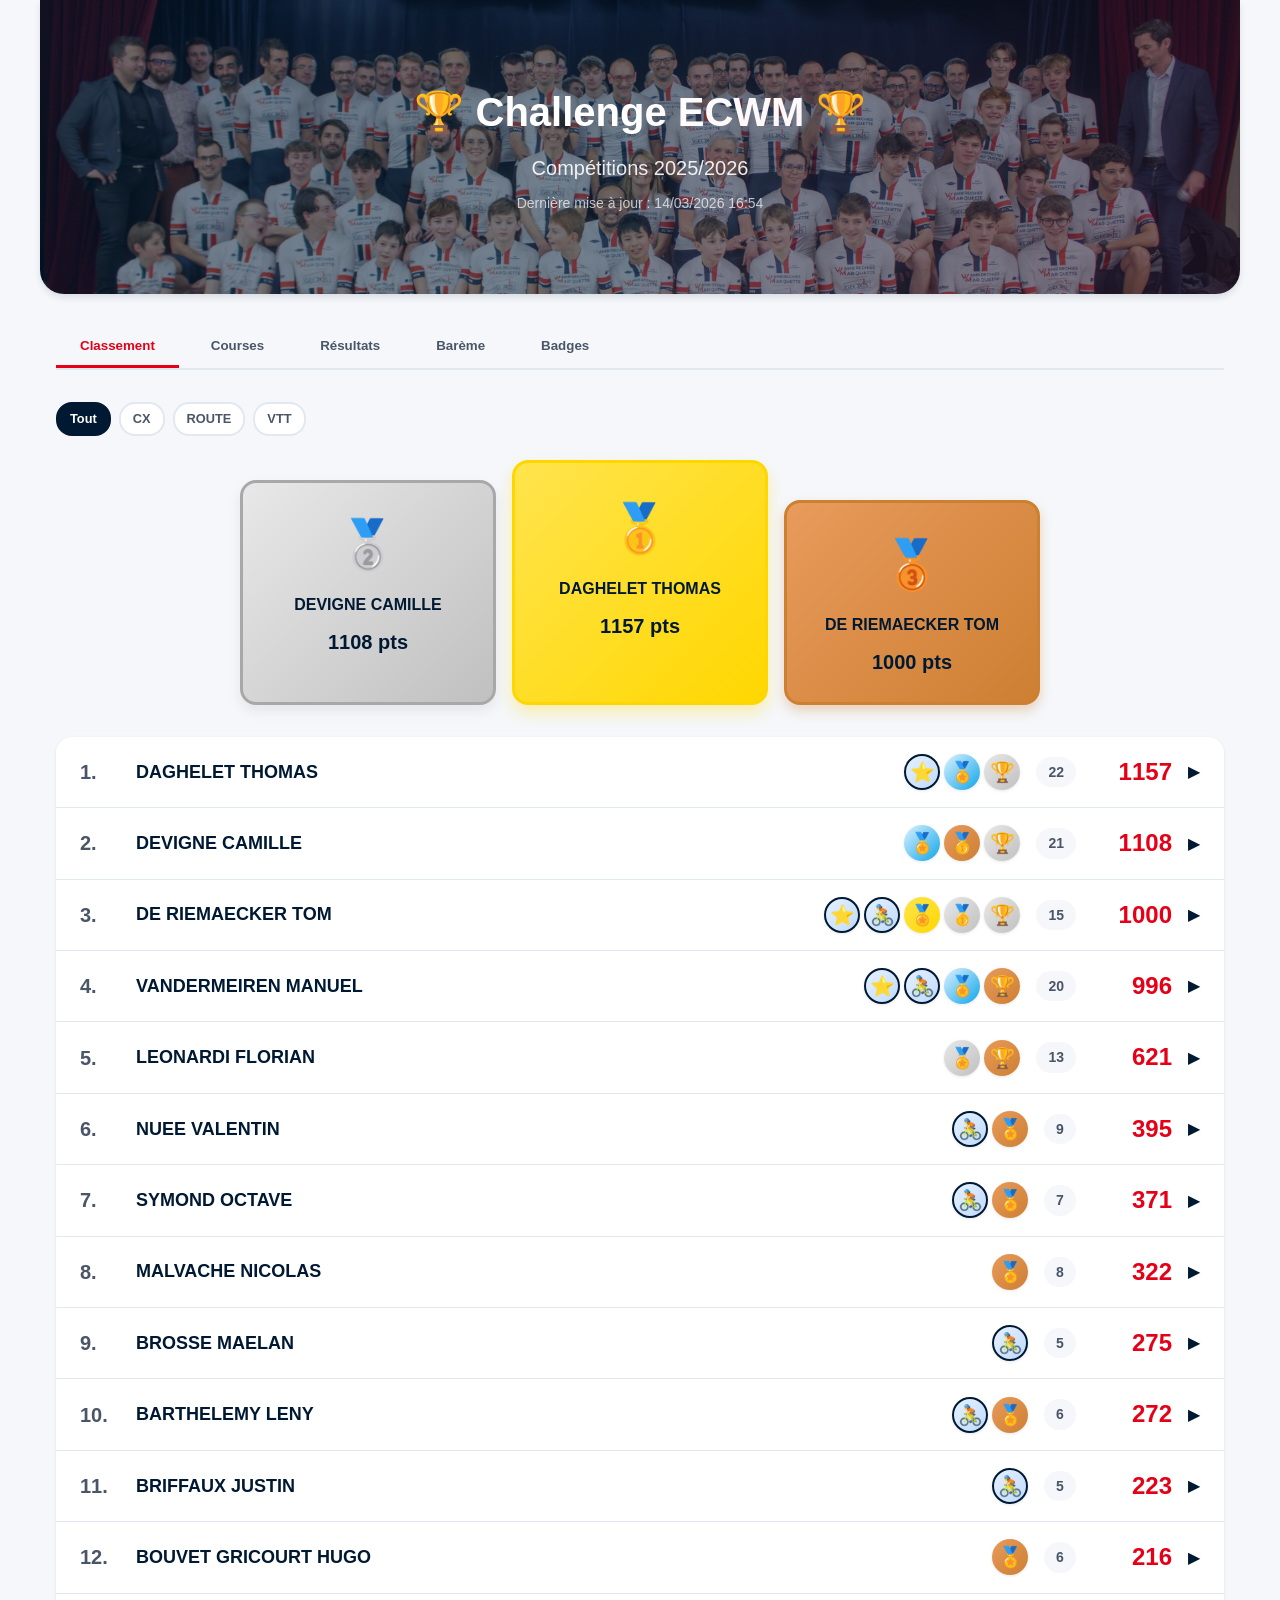
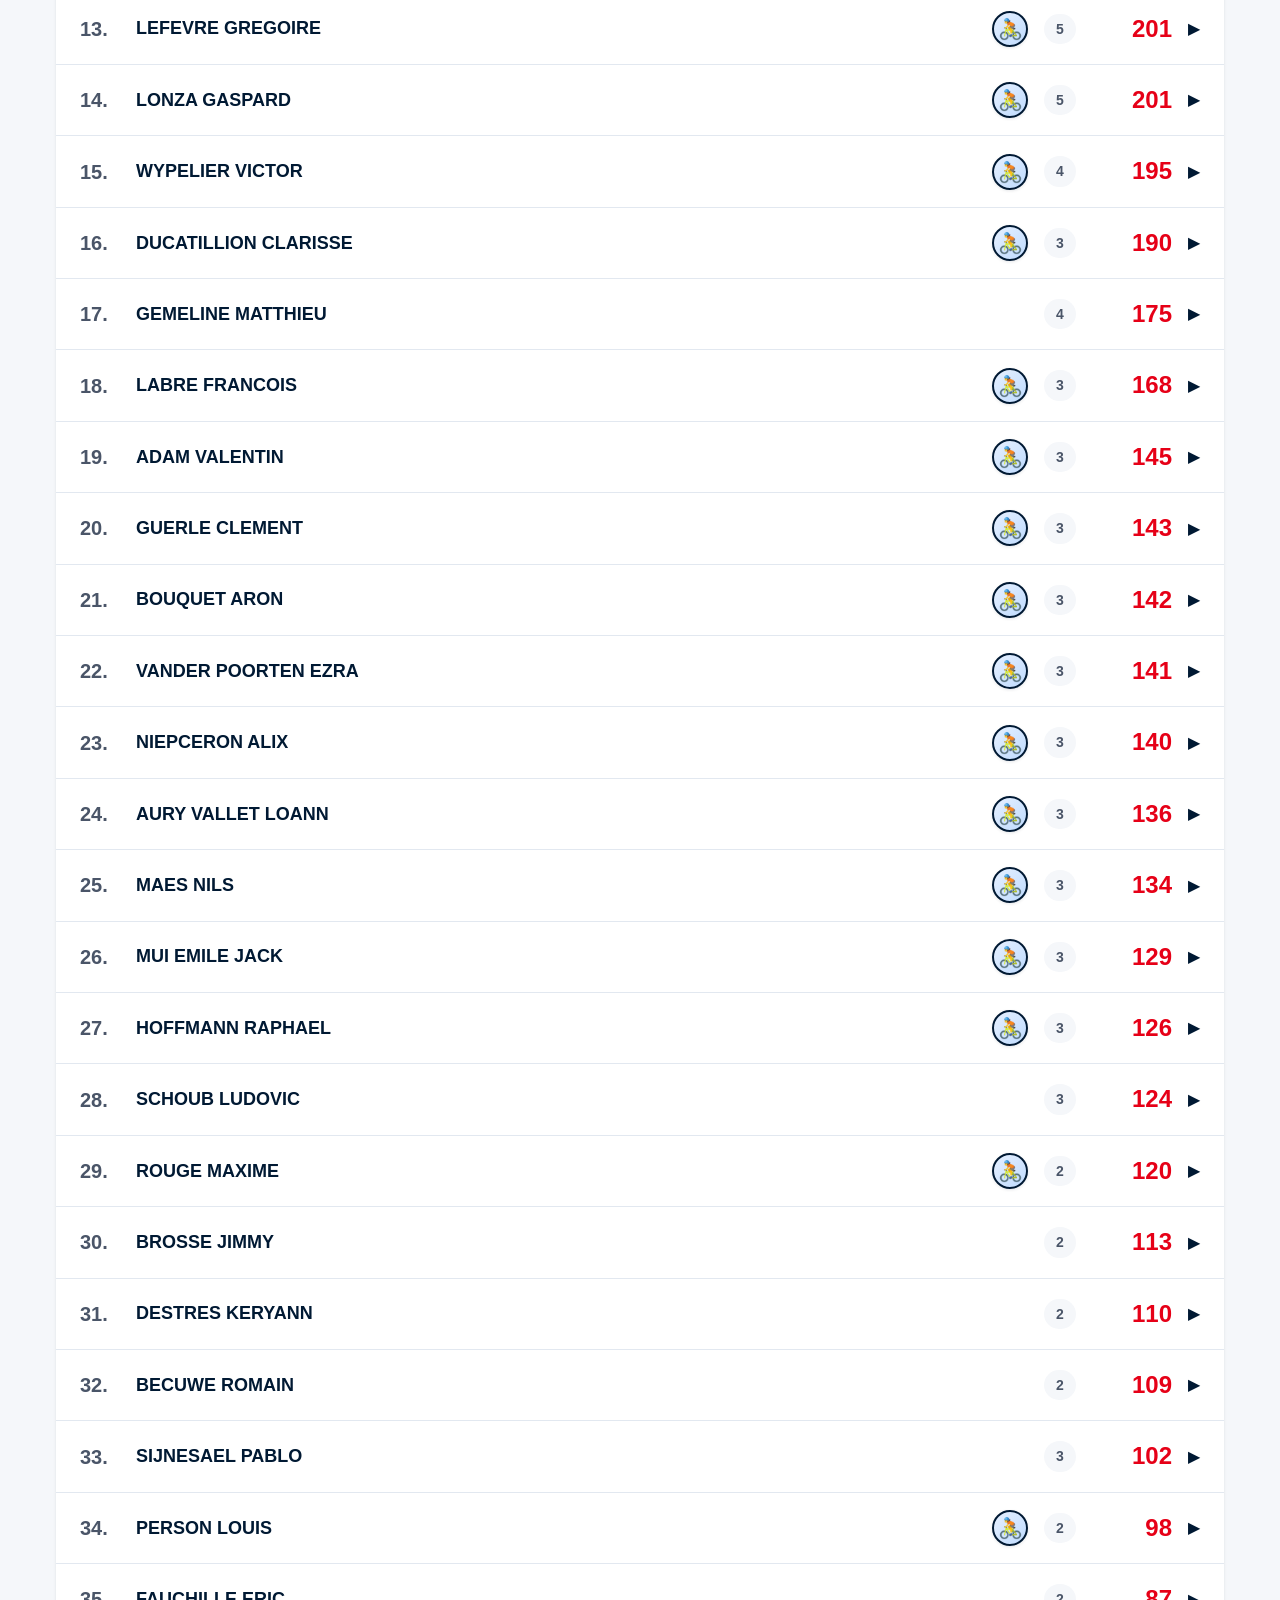
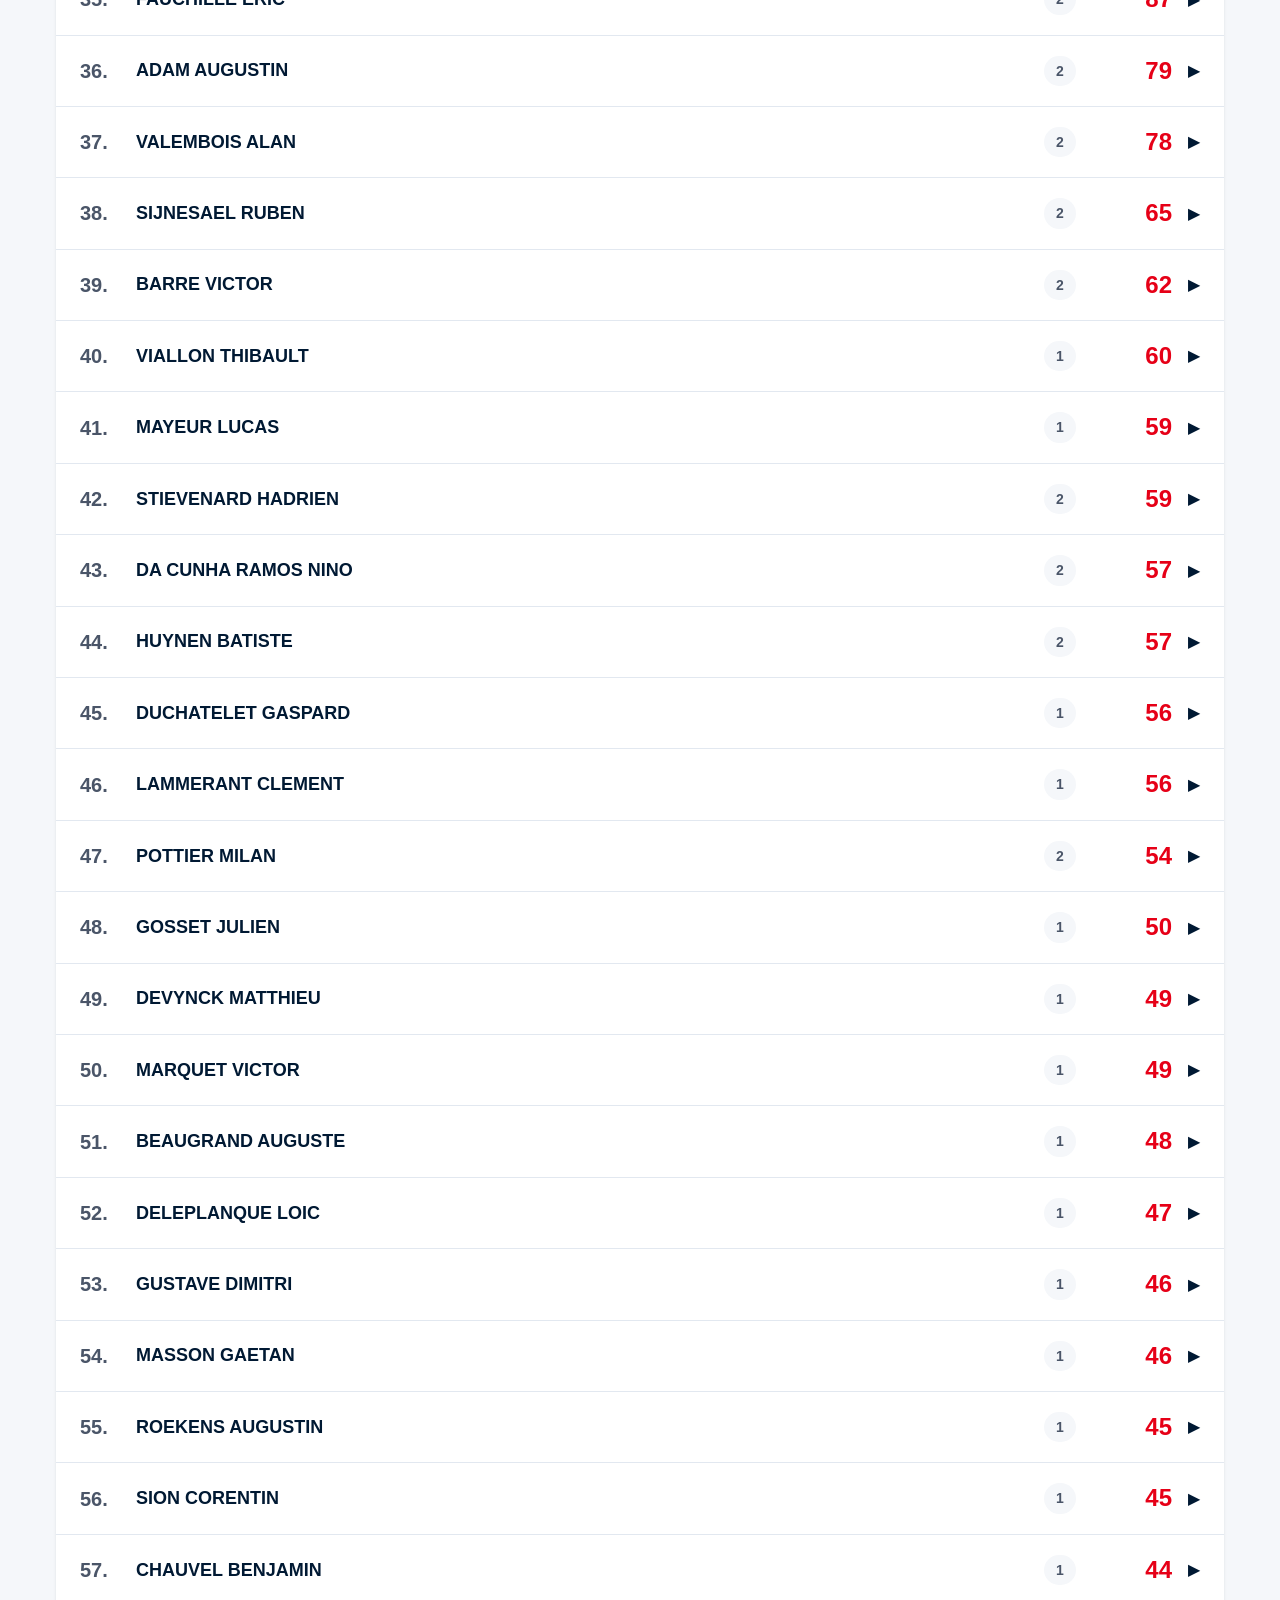
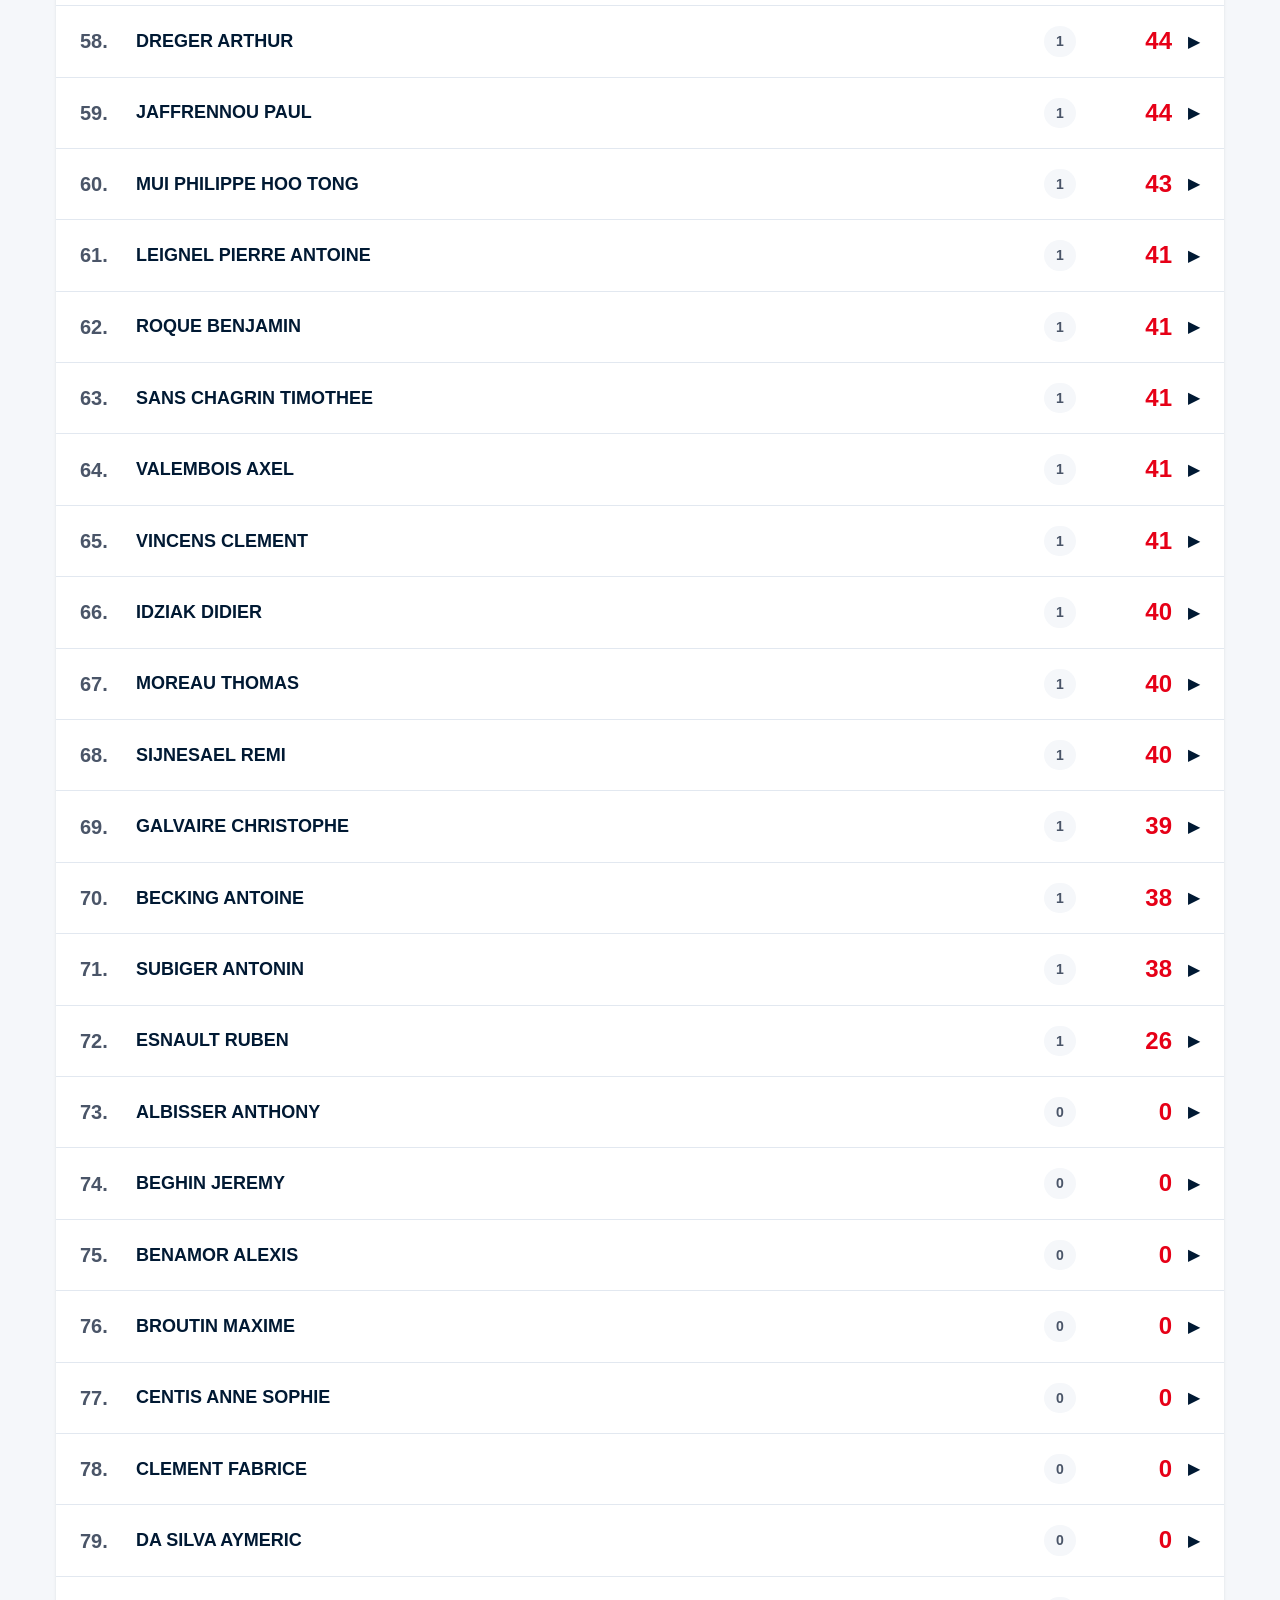
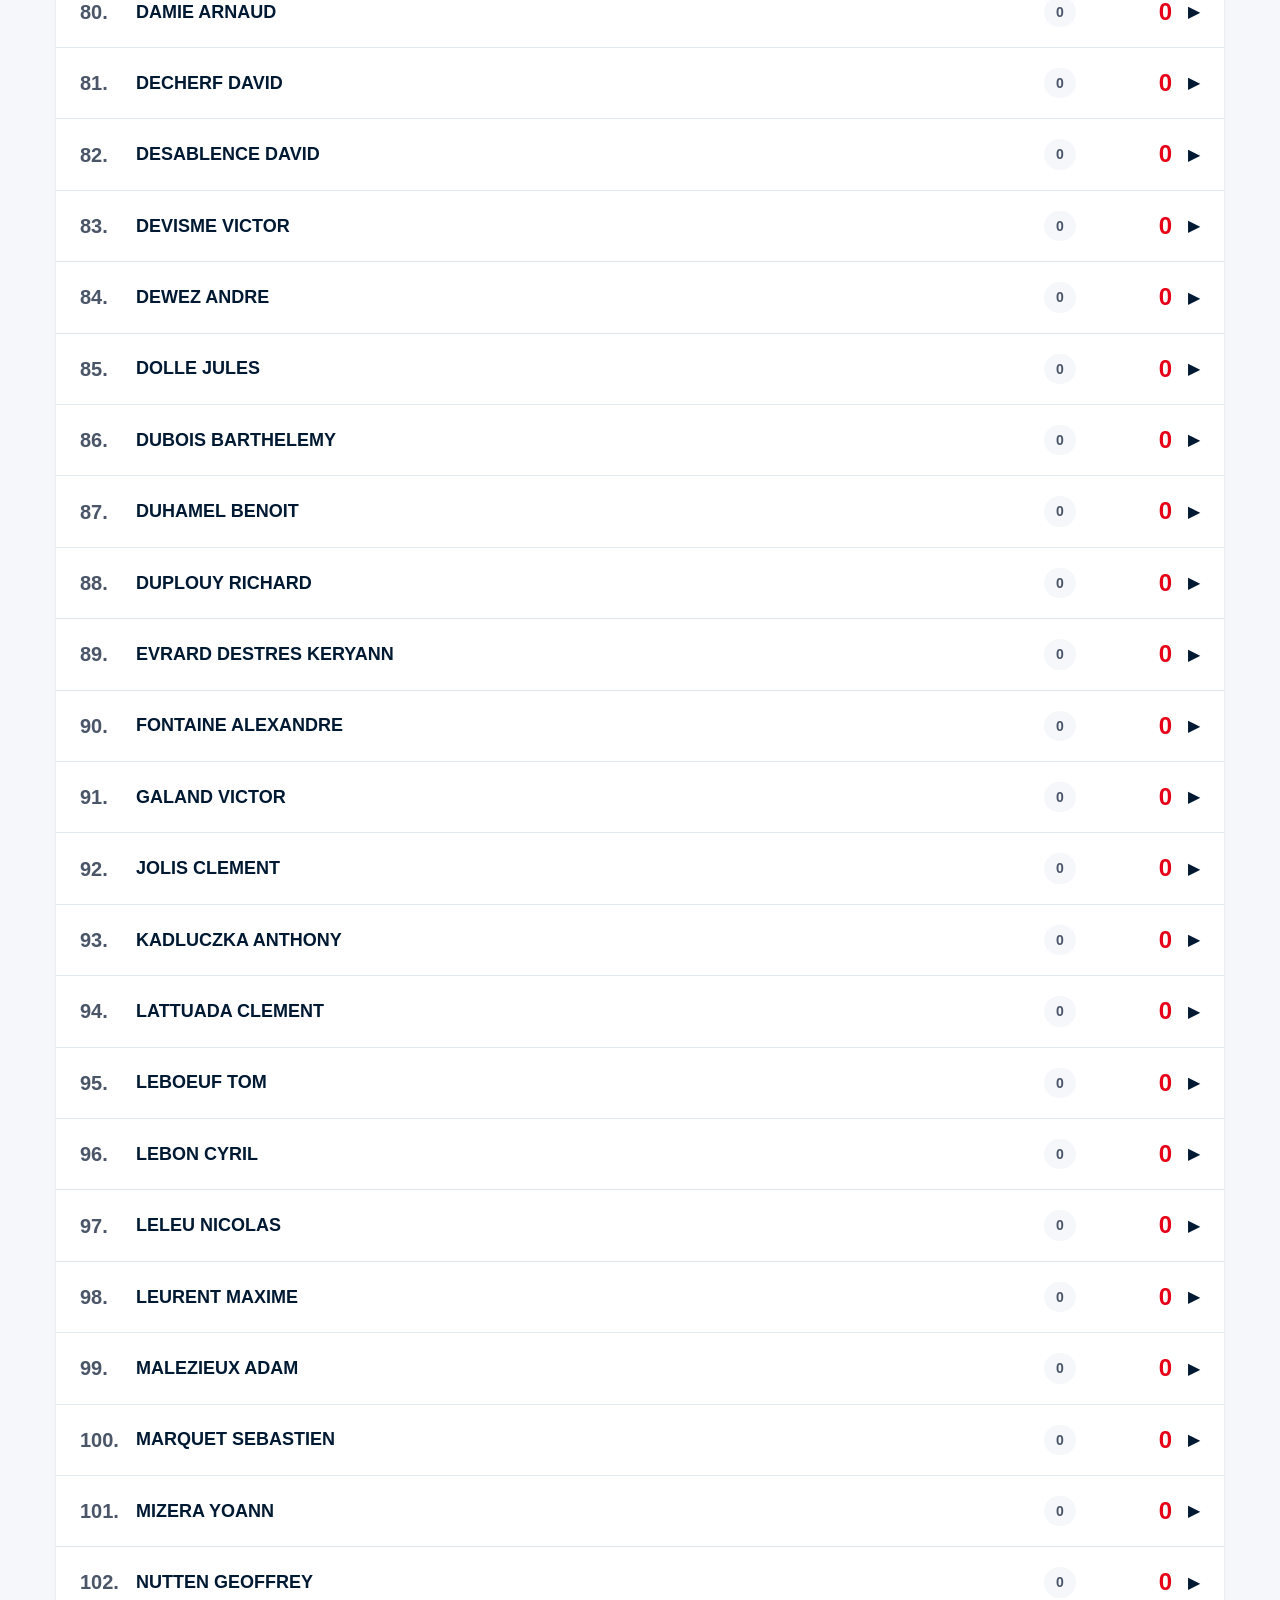
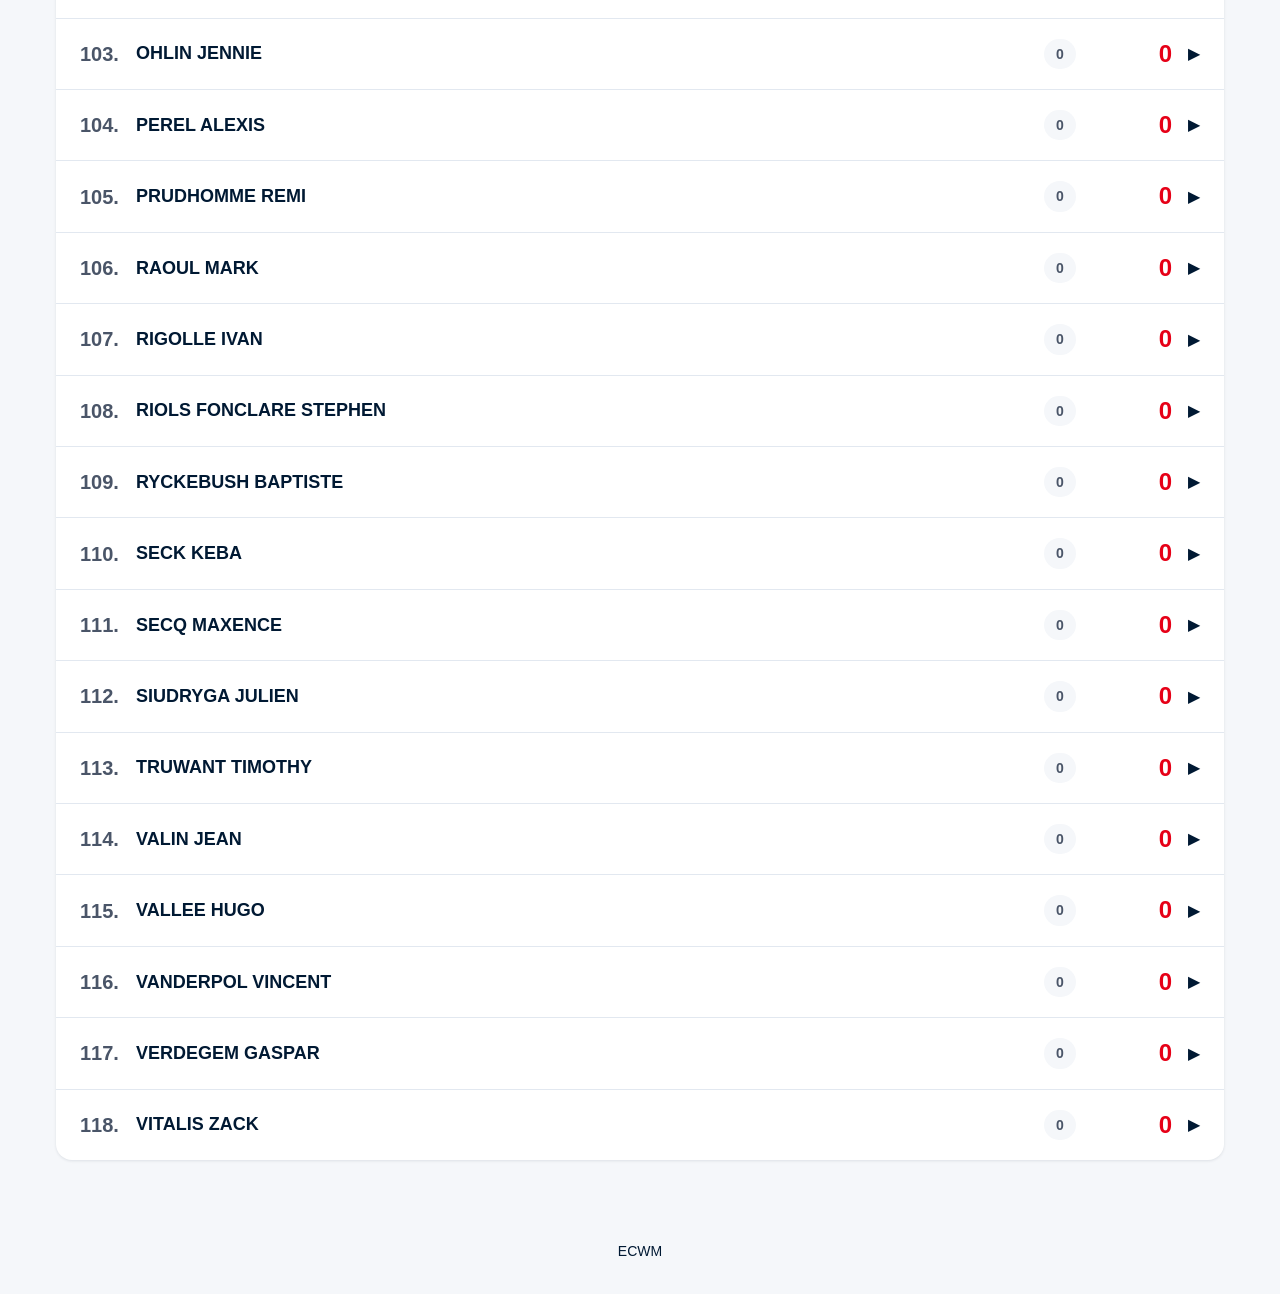
==== commit 5cf9204e: "deploy: tdaghelet/ecwm@f093a61168ca833bb26b8f3c9d089cb0b9a4b41c" ====
--- a/index.html
+++ b/index.html
@@ -6,6 +6,7 @@
     <title>Challenge ECWM Compétitions 2025/2026</title>
     <meta name="description" content="Classement du challenge compétitions ECWM saison 2025/2026">
     <link rel="stylesheet" href="assets/style.css">
+    <script data-goatcounter="https://ecwm.goatcounter.com/count" async src="//gc.zgo.at/count.js"></script>
 </head>
 <body>
     <div class="container">
@@ -22,6 +23,7 @@
         <nav class="tabs">
             <button class="tab active" data-tab="classement">Classement</button>
             <button class="tab" data-tab="courses">Courses</button>
+            <button class="tab" data-tab="resultats">Résultats</button>
             <button class="tab" data-tab="bareme">Barème</button>
             <button class="tab" data-tab="badges">Badges</button>
         </nav>
@@ -42,6 +44,9 @@
 
             <!-- Tab: Classement -->
             <section id="tab-classement" class="tab-content active">
+                <!-- Filtres discipline -->
+                <div id="classement-filters"></div>
+
                 <!-- Podium -->
                 <div id="podium" class="podium"></div>
 
@@ -140,6 +145,12 @@
                 </div>
             </section>
 
+            <!-- Tab: Résultats -->
+            <section id="tab-resultats" class="tab-content">
+                <h2>📋 Résultats importés</h2>
+                <div id="resultats-content"></div>
+            </section>
+
             <!-- Tab: Courses -->
             <section id="tab-courses" class="tab-content">
                 <h2>📅 Courses de la saison</h2>
